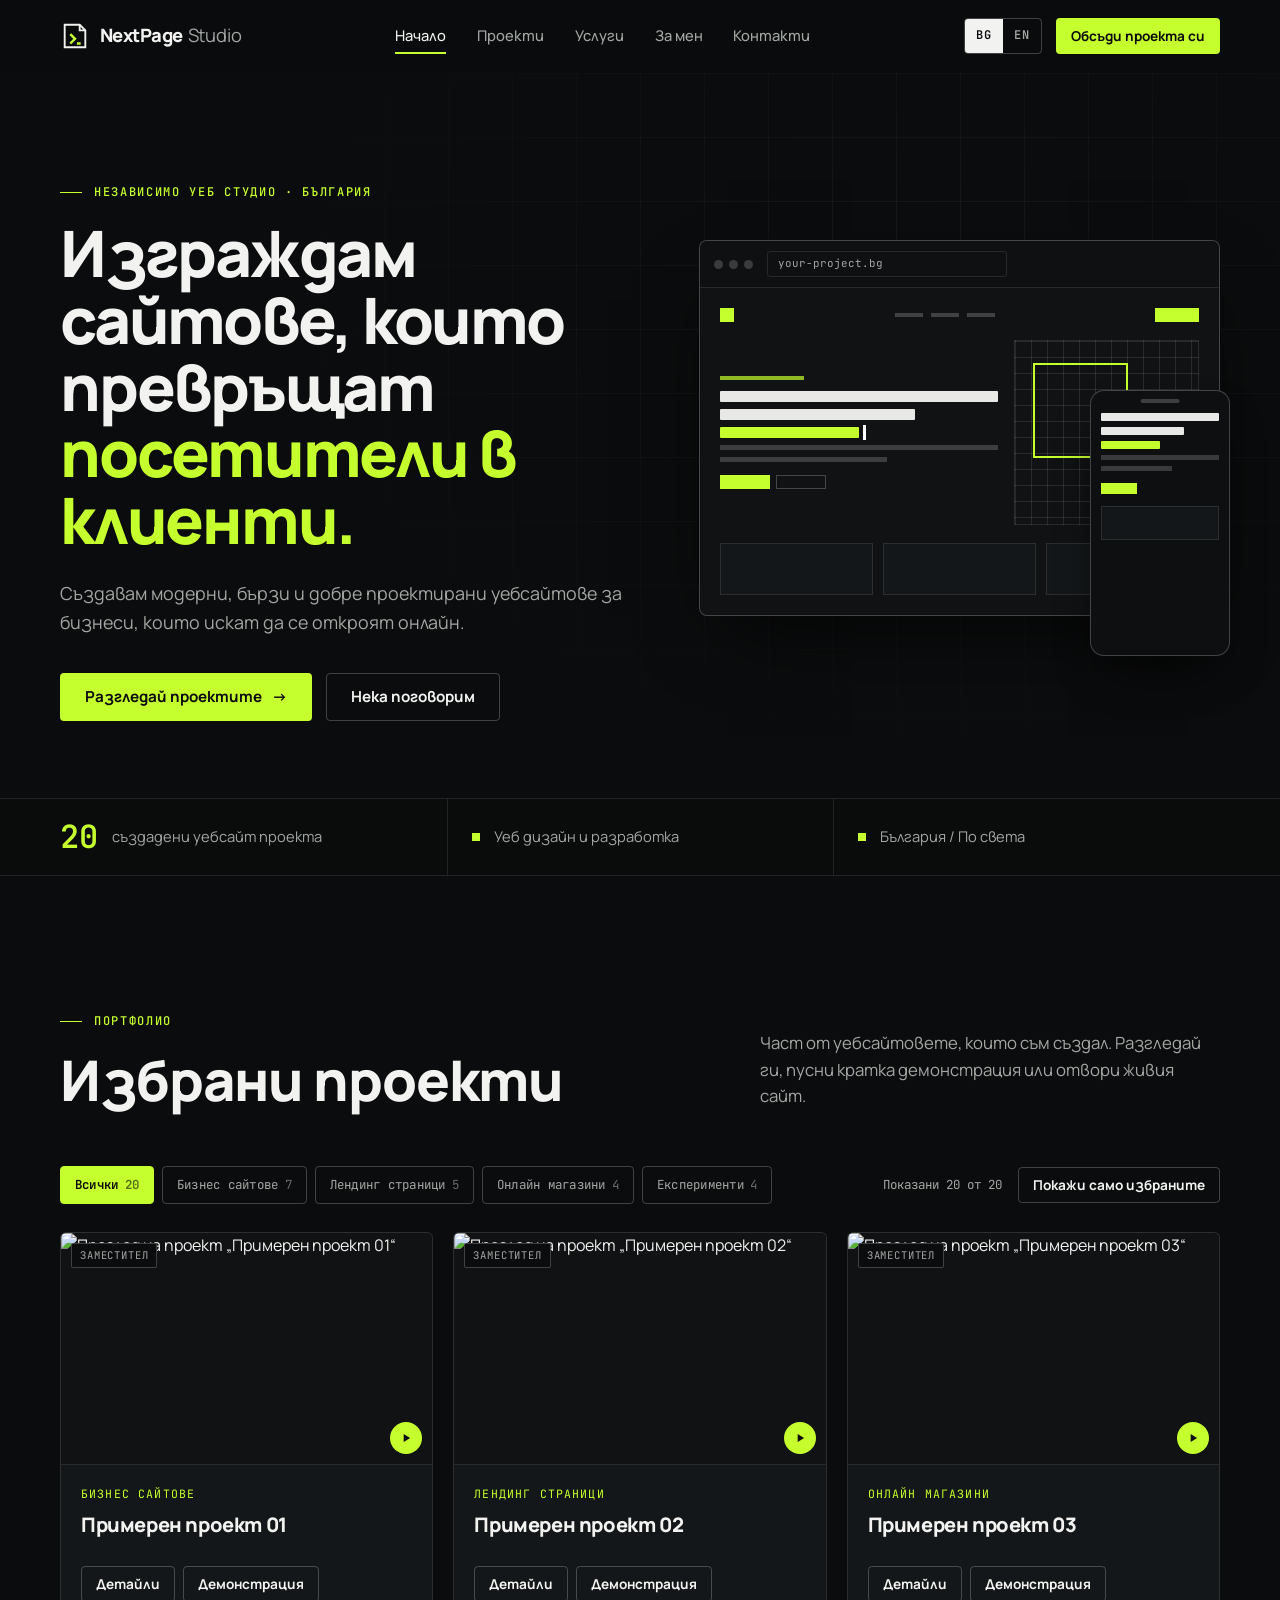
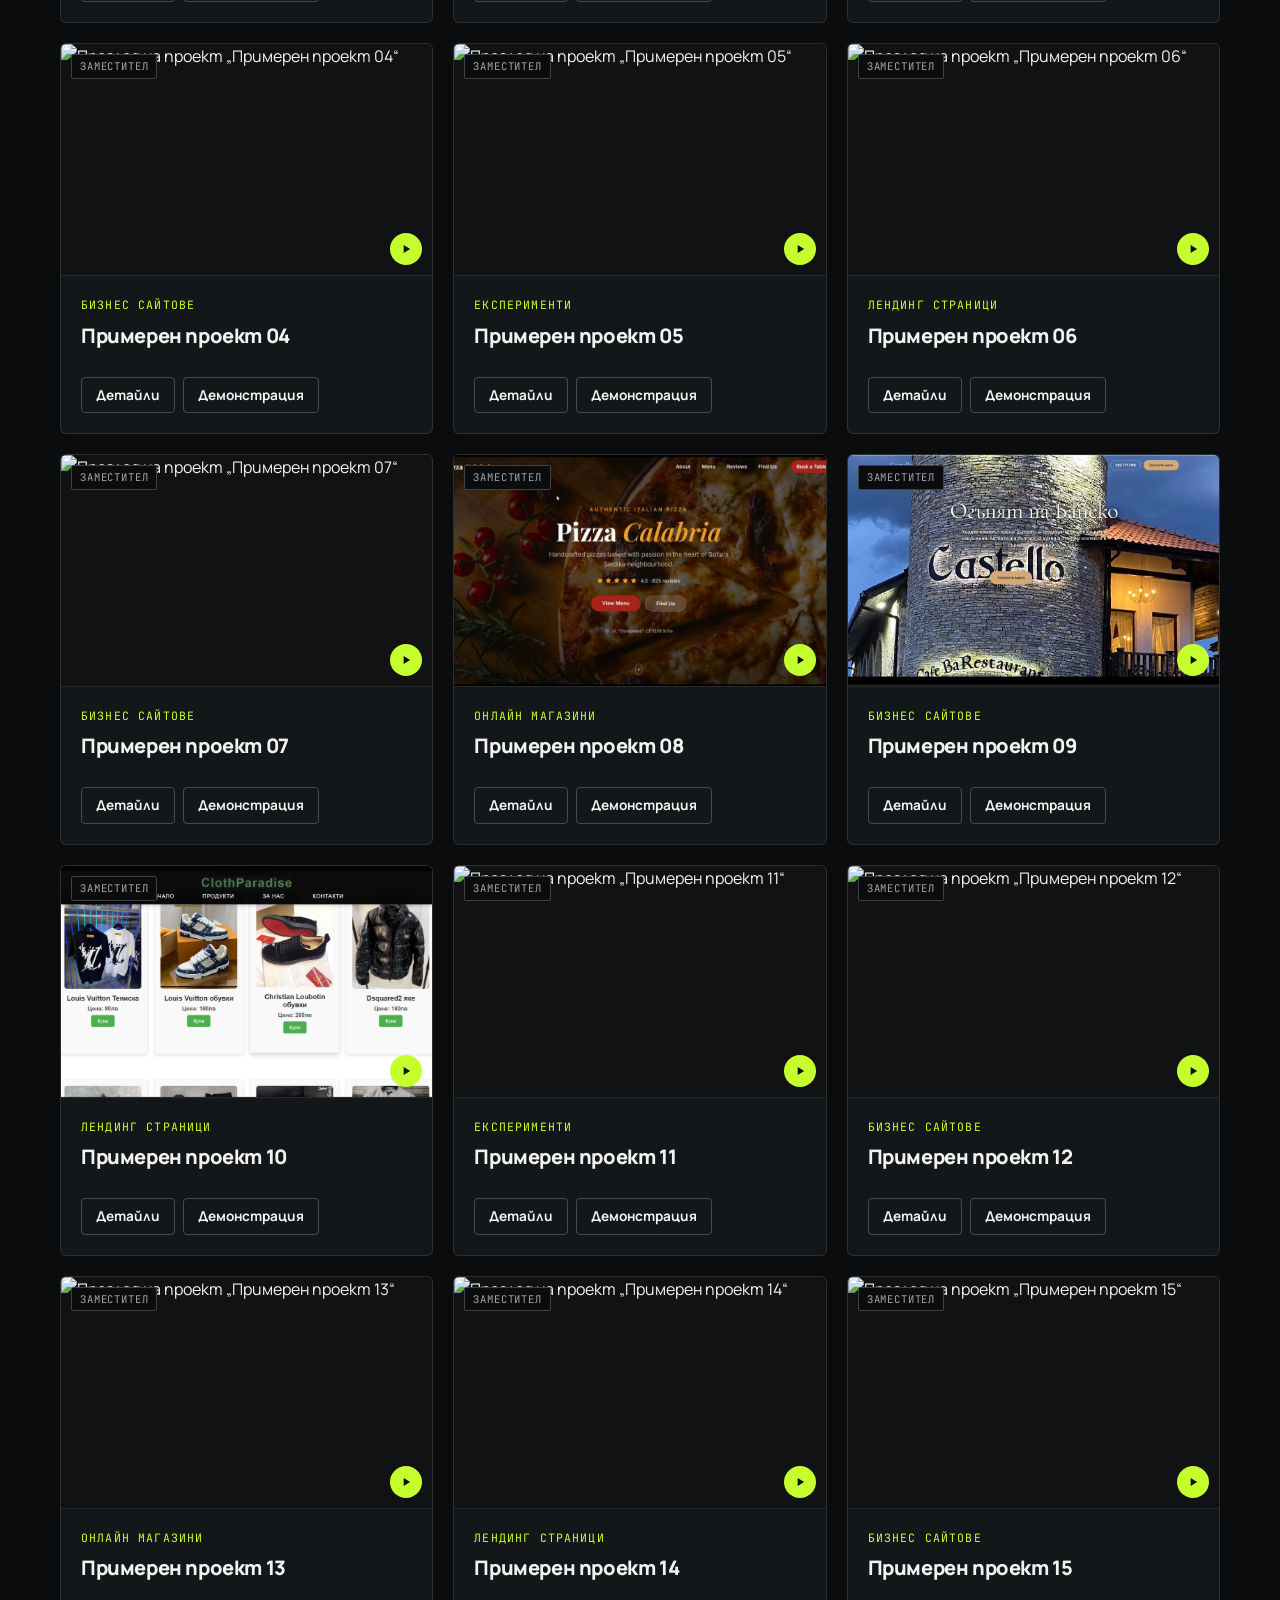
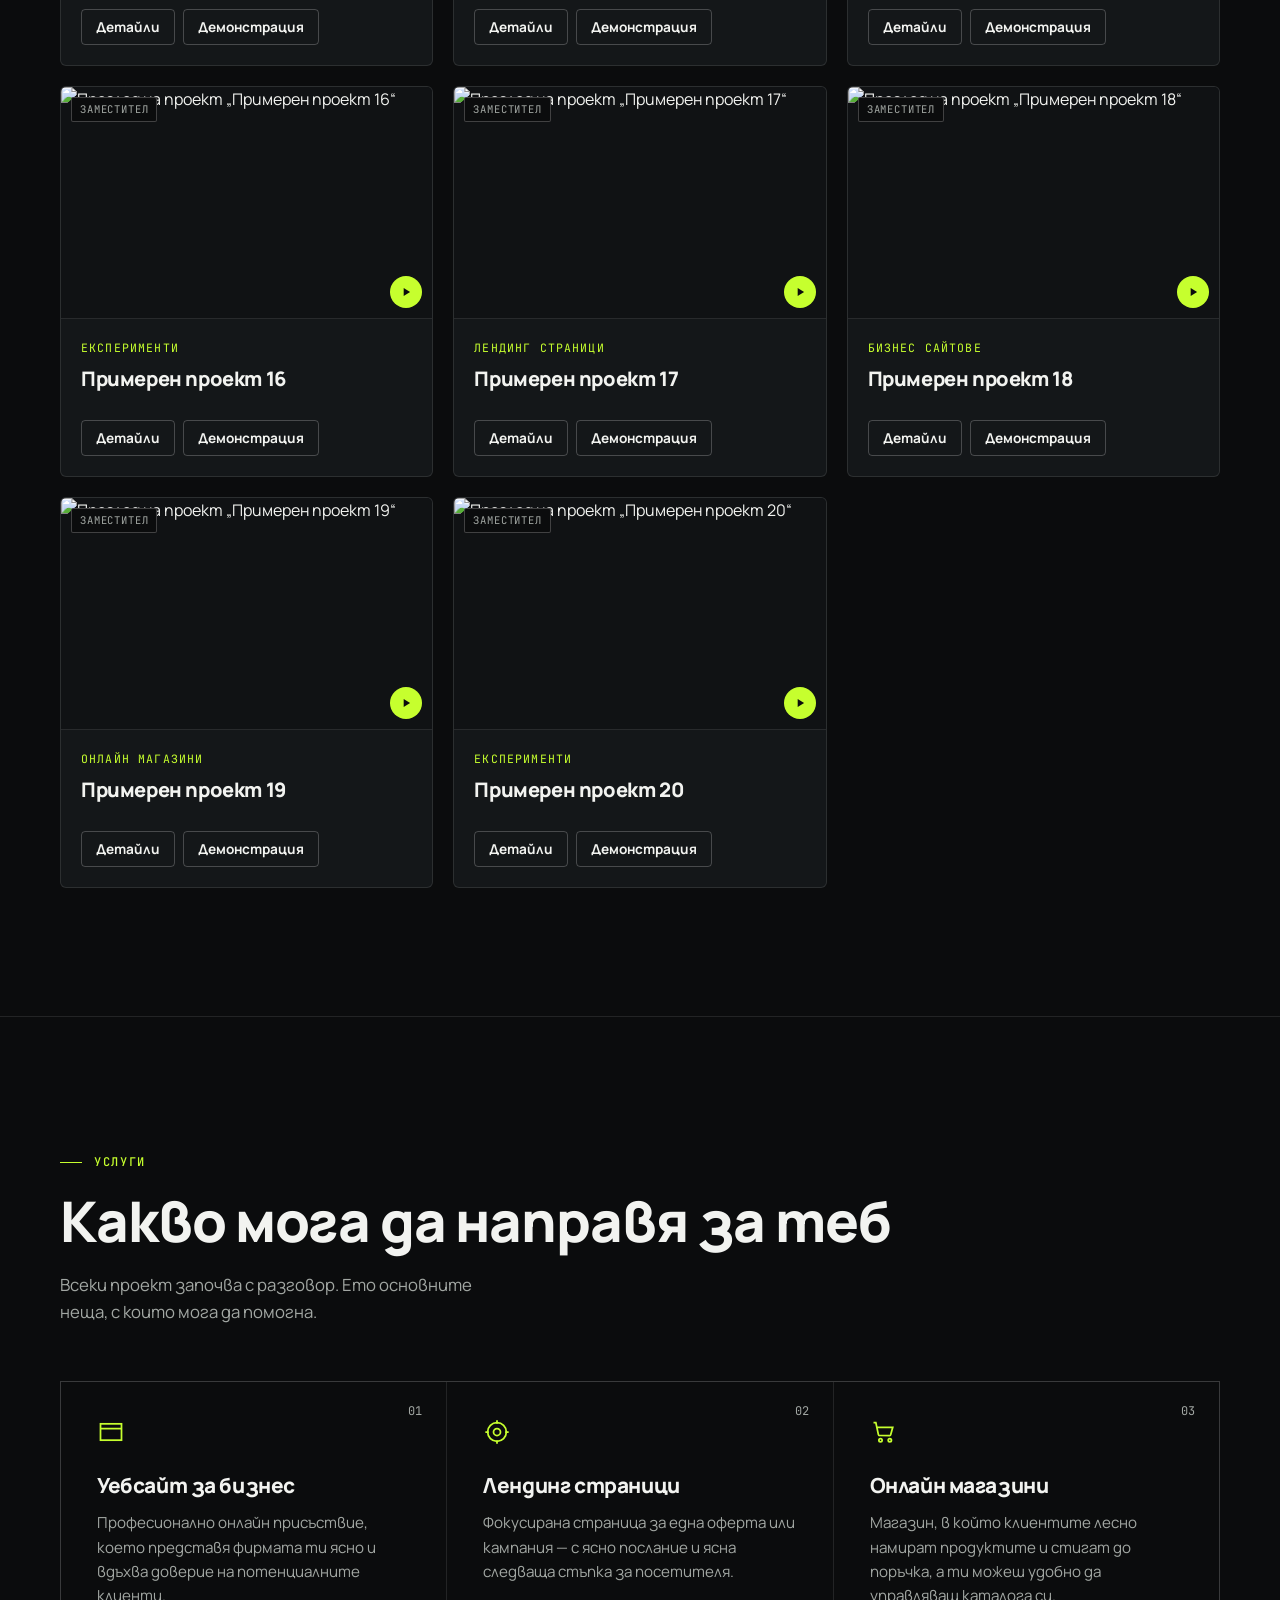
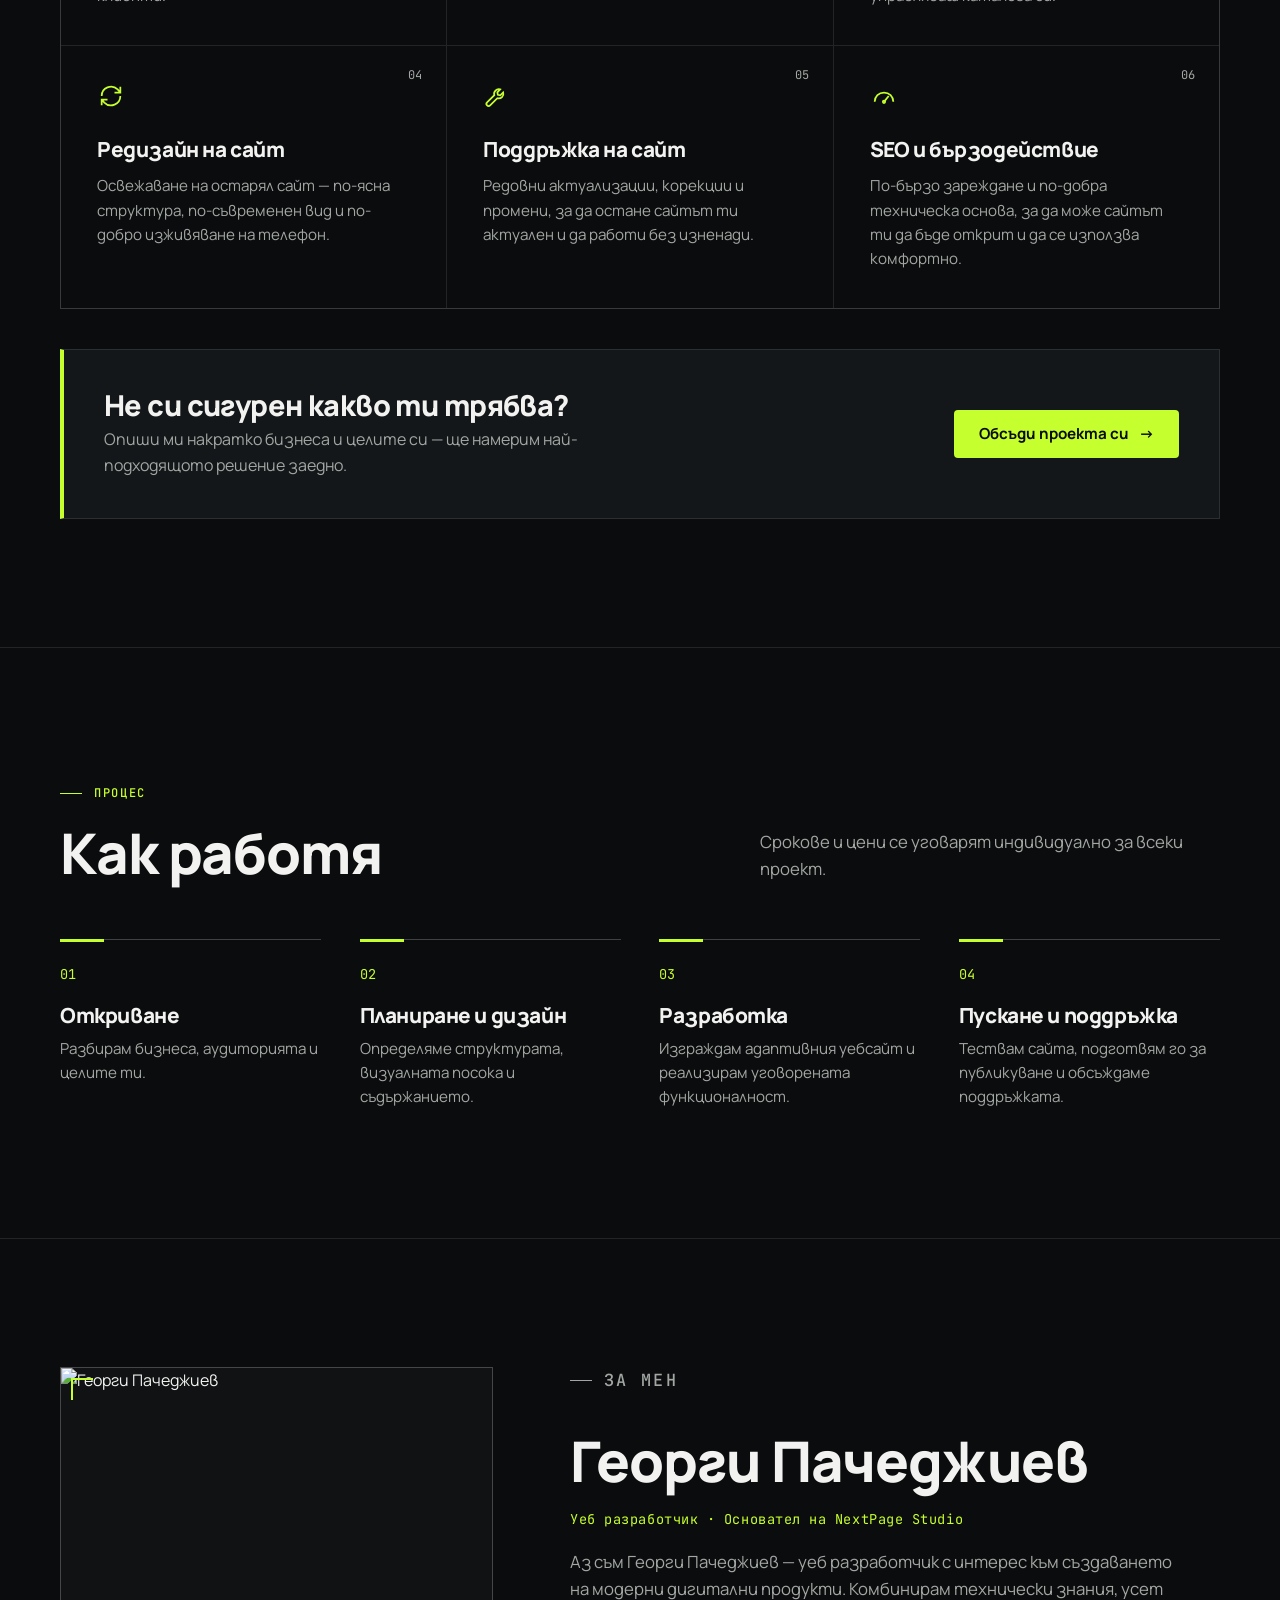
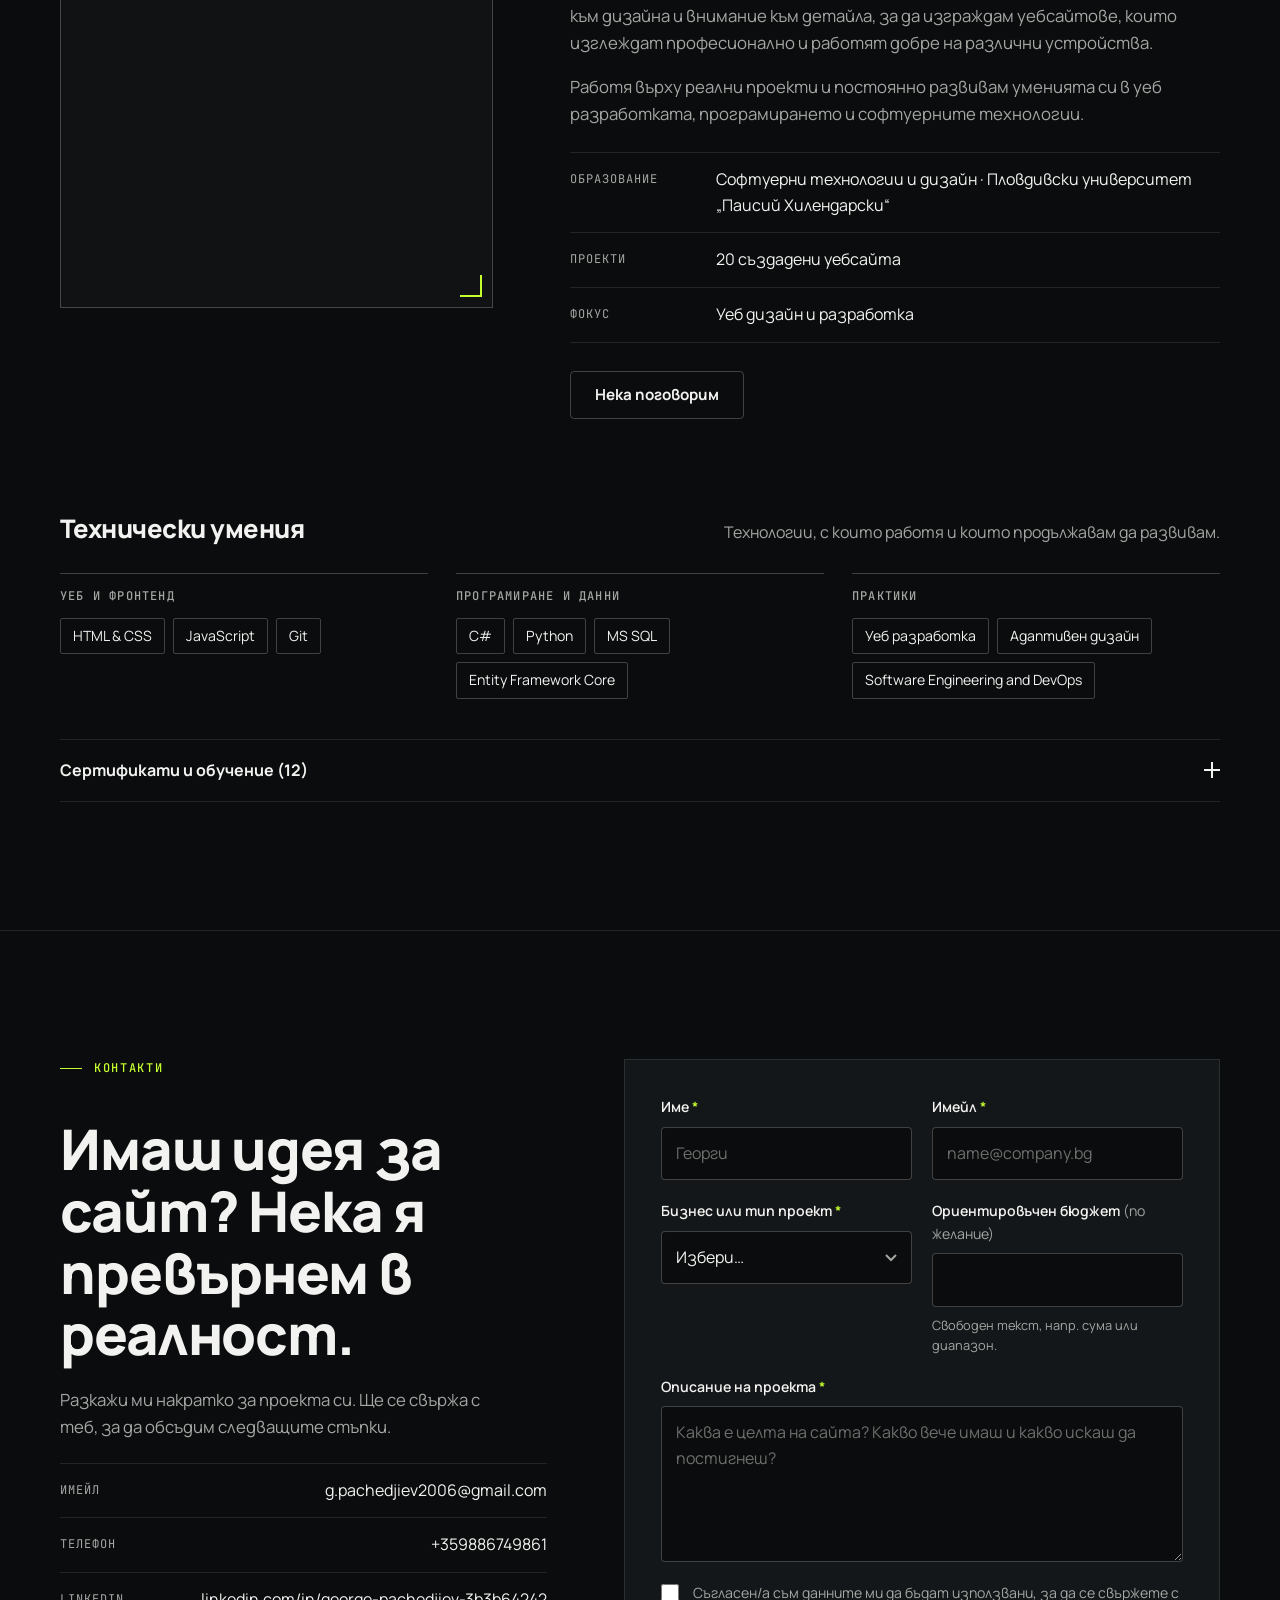
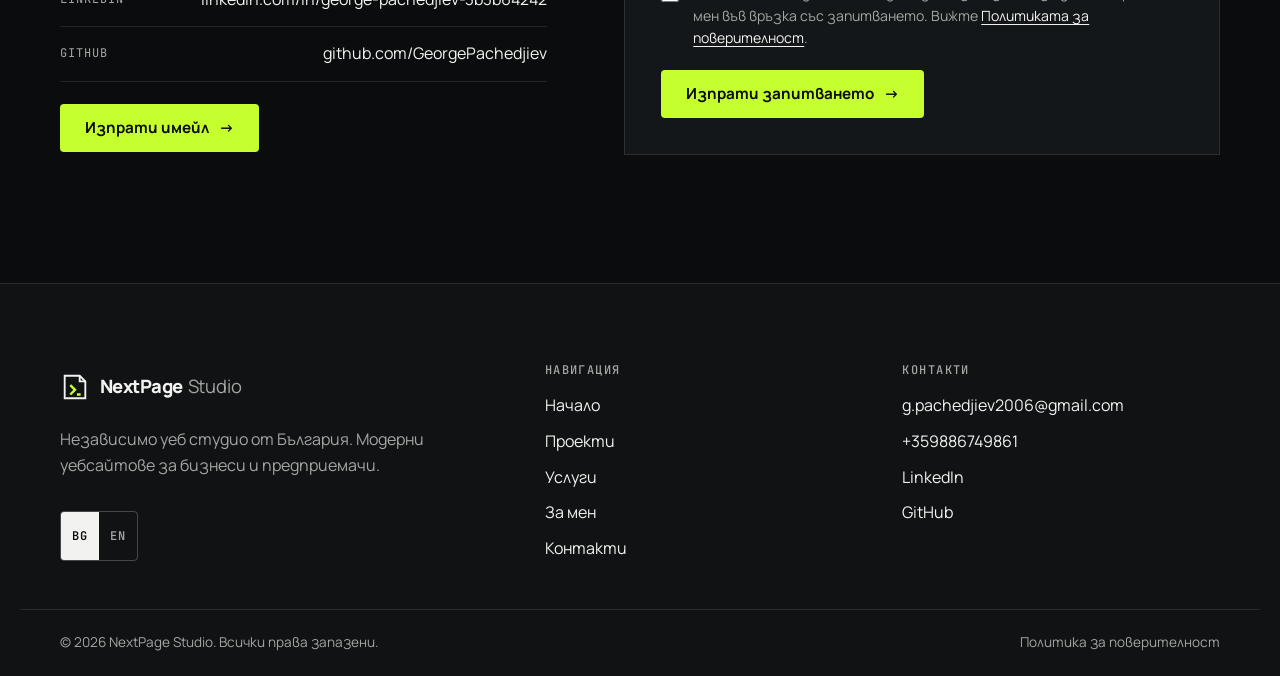
==== index.html @ 84b65b44 "Add files via upload" ====
<!DOCTYPE html>
<html lang="bg">
<head>
  <meta charset="utf-8">
  <meta name="viewport" content="width=device-width, initial-scale=1">
  <script>document.documentElement.classList.add("js");</script>

  <!-- ===== SEO · Bulgarian (default). English metadata is swapped in by script.js (see I18N: meta.*) ===== -->
  <title data-i18n="meta.title">NextPage Studio — Независимо уеб студио | Георги Пачеджиев</title>
  <meta name="description" content="NextPage Studio е независимо уеб студио от България. Модерни, бързи и добре проектирани уебсайтове за бизнеси и предприемачи — от фирмени сайтове и лендинг страници до онлайн магазини." data-i18n-attr="content:meta.description">
  <meta name="theme-color" content="#0b0c0d">

  <!-- TODO: replace with your real domain -->
  <link rel="canonical" href="https://www.example.com/">
  <!-- TODO: if you later publish separate language URLs, add hreflang alternates here:
  <link rel="alternate" hreflang="bg" href="https://www.example.com/">
  <link rel="alternate" hreflang="en" href="https://www.example.com/?lang=en"> -->

  <!-- Open Graph -->
  <meta property="og:type" content="website">
  <meta property="og:site_name" content="NextPage Studio">
  <meta property="og:title" content="NextPage Studio — Независимо уеб студио | Георги Пачеджиев" data-i18n-attr="content:meta.title">
  <meta property="og:description" content="NextPage Studio е независимо уеб студио от България. Модерни, бързи и добре проектирани уебсайтове за бизнеси и предприемачи — от фирмени сайтове и лендинг страници до онлайн магазини." data-i18n-attr="content:meta.description">
  <meta property="og:locale" content="bg_BG" data-i18n-attr="content:meta.ogLocale">
  <meta property="og:url" content="https://www.example.com/">
  <!-- TODO: add a 1200x630 image at assets/og-image.png and set your real domain -->
  <meta property="og:image" content="https://www.example.com/assets/og-image.png">
  <meta name="twitter:card" content="summary_large_image">

  <!-- Favicon placeholder (replace assets/favicon.svg with your own) -->
  <link rel="icon" href="assets/favicon.svg" type="image/svg+xml">

  <!-- Fonts (optional: remove these 3 lines to use only system fonts, or self-host the files) -->
  <link rel="preconnect" href="https://fonts.googleapis.com">
  <link rel="preconnect" href="https://fonts.gstatic.com" crossorigin>
  <link rel="stylesheet" href="https://fonts.googleapis.com/css2?family=JetBrains+Mono:wght@400;500;600&family=Manrope:wght@400;500;600;700;800&display=swap">

  <link rel="stylesheet" href="style.css">
  <script src="script.js" defer></script>
</head>
<body>

  <!-- Logo symbol (reused in header and footer) -->
  <svg width="0" height="0" style="position:absolute" aria-hidden="true" focusable="false">
    <symbol id="logo-mark" viewBox="0 0 32 32">
      <path d="M5 4h16l6 6v18H5z" fill="none" stroke="currentColor" stroke-width="2"/>
      <path d="M21 4v6h6" fill="none" stroke="currentColor" stroke-width="2"/>
      <path d="M11 14l5 5-5 5M18 24h4" fill="none" stroke="#c6ff2e" stroke-width="2.6"/>
    </symbol>
  </svg>

  <a class="skip-link" href="#main" data-i18n="skip">Към съдържанието</a>

  <!-- ===================== HEADER ===================== -->
  <header class="site-header" id="top">
    <div class="container header__bar">
      <a class="logo" href="#home">
        <svg class="logo__mark" width="30" height="30" aria-hidden="true" focusable="false"><use href="#logo-mark"/></svg>
        <span class="logo__text">NextPage<span>Studio</span></span>
      </a>

      <nav class="nav" id="site-nav" aria-label="Основна навигация" data-i18n-attr="aria-label:nav.aria">
        <ul class="nav__list">
          <li><a href="#home" data-nav="home" data-i18n="nav.home">Начало</a></li>
          <li><a href="#work" data-nav="work" data-i18n="nav.work">Проекти</a></li>
          <li><a href="#services" data-nav="services" data-i18n="nav.services">Услуги</a></li>
          <li><a href="#about" data-nav="about" data-i18n="nav.about">За мен</a></li>
          <li><a href="#contact" data-nav="contact" data-i18n="nav.contact">Контакти</a></li>
        </ul>
        <a class="btn btn--primary nav__cta" href="#contact" data-i18n="nav.cta">Обсъди проекта си</a>
      </nav>

      <div class="header__actions">
        <div class="lang-toggle" role="group" aria-label="Език" data-i18n-attr="aria-label:lang.aria">
          <button type="button" data-lang="bg" lang="bg" aria-label="Български" aria-pressed="true">BG</button>
          <button type="button" data-lang="en" lang="en" aria-label="English" aria-pressed="false">EN</button>
        </div>
        <a class="btn btn--primary btn--sm header__cta" href="#contact" data-i18n="nav.cta">Обсъди проекта си</a>
        <button type="button" class="menu-btn" id="menu-btn" aria-expanded="false" aria-controls="site-nav" aria-label="Меню" data-i18n-attr="aria-label:nav.menu">
          <span class="menu-btn__bars" aria-hidden="true"><i></i><i></i><i></i></span>
        </button>
      </div>
    </div>
  </header>

  <main id="main">

    <!-- ===================== HERO ===================== -->
    <section class="hero" id="home" aria-labelledby="hero-title">
      <div class="container hero__grid">
        <div class="hero__copy">
          <p class="eyebrow" data-i18n="hero.eyebrow">НЕЗАВИСИМО УЕБ СТУДИО · БЪЛГАРИЯ</p>
          <h1 class="hero__title" id="hero-title" data-i18n-html="hero.title">Изграждам сайтове, които превръщат <em>посетители в клиенти.</em></h1>
          <p class="hero__text" data-i18n="hero.text">Създавам модерни, бързи и добре проектирани уебсайтове за бизнеси, които искат да се откроят онлайн.</p>
          <div class="hero__cta">
            <a class="btn btn--primary" href="#work"><span data-i18n="hero.cta1">Разгледай проектите</span> <span class="btn__arrow" aria-hidden="true">→</span></a>
            <a class="btn btn--ghost" href="#contact" data-i18n="hero.cta2">Нека поговорим</a>
          </div>
        </div>

        <div class="hero__visual" role="img" aria-label="Илюстрация на уебсайт в прозорец на браузър" data-i18n-attr="aria-label:hero.mockAlt">
          <div class="mock">
            <div class="browser">
              <div class="browser__bar">
                <span class="browser__dots"><i></i><i></i><i></i></span>
                <span class="browser__url">your-project.bg</span>
              </div>
              <div class="browser__body">
                <div class="mk-nav"><b class="mk-logo"></b><span class="mk-links"><i></i><i></i><i></i></span><span class="mk-btn"></span></div>
                <div class="mk-hero">
                  <div class="mk-copy">
                    <span class="mk-eyebrow"></span>
                    <span class="mk-h"></span>
                    <span class="mk-h w70"></span>
                    <span class="mk-h accent w50"><em class="mk-cursor"></em></span>
                    <span class="mk-p"></span>
                    <span class="mk-p w60"></span>
                    <span class="mk-cta"><i></i><i class="ghost"></i></span>
                  </div>
                  <div class="mk-art"><i></i><i></i><i></i></div>
                </div>
                <div class="mk-cards"><i></i><i></i><i></i></div>
              </div>
            </div>
            <div class="phone">
              <span class="phone__notch"></span>
              <span class="mk-h"></span>
              <span class="mk-h w70"></span>
              <span class="mk-h accent w50"></span>
              <span class="mk-p"></span>
              <span class="mk-p w60"></span>
              <span class="mk-cta"><i></i></span>
              <span class="phone__block"></span>
            </div>
          </div>
        </div>
      </div>

      <div class="stats">
        <ul class="container stats__grid">
          <li class="stat"><strong data-project-count>20</strong><span data-i18n="stats.projects">създадени уебсайт проекта</span></li>
          <li class="stat"><span class="stat__mark" aria-hidden="true"></span><span data-i18n="stats.craft">Уеб дизайн и разработка</span></li>
          <li class="stat"><span class="stat__mark" aria-hidden="true"></span><span data-i18n="stats.region">България / По света</span></li>
        </ul>
      </div>
    </section>

    <!-- ===================== PORTFOLIO ===================== -->
    <section class="section" id="work" aria-labelledby="work-title">
      <div class="container">
        <div class="section__head reveal">
          <div>
            <p class="eyebrow" data-i18n="work.eyebrow">Портфолио</p>
            <h2 id="work-title" data-i18n="work.title">Избрани проекти</h2>
          </div>
          <p class="section__lead" data-i18n="work.lead">Част от уебсайтовете, които съм създал. Разгледай ги, пусни кратка демонстрация или отвори живия сайт.</p>
        </div>

        <div class="toolbar reveal">
          <div class="filters" id="filters" role="group" aria-label="Филтри по категория" data-i18n-attr="aria-label:work.filters"></div>
          <div class="toolbar__right">
            <p class="count" id="work-count" role="status" aria-live="polite"></p>
            <button type="button" class="btn btn--ghost btn--sm" id="work-toggle" hidden></button>
          </div>
        </div>

        <ul class="grid" id="project-grid"></ul>
        <p class="empty" id="work-empty" hidden data-i18n="work.empty">Няма проекти в тази категория.</p>
      </div>
    </section>

    <!-- ===================== SERVICES ===================== -->
    <section class="section" id="services" aria-labelledby="services-title">
      <div class="container">
        <div class="section__head reveal">
          <div>
            <p class="eyebrow" data-i18n="services.eyebrow">Услуги</p>
            <h2 id="services-title" data-i18n="services.title">Какво мога да направя за теб</h2>
          </div>
          <p class="section__lead" data-i18n="services.lead">Всеки проект започва с разговор. Ето основните неща, с които мога да помогна.</p>
        </div>

        <ul class="services reveal">
          <li class="service">
            <span class="service__num">01</span>
            <svg class="service__icon" viewBox="0 0 24 24" width="28" height="28" fill="none" stroke="currentColor" stroke-width="1.5" aria-hidden="true"><rect x="3" y="5" width="18" height="14"/><path d="M3 9h18M6.5 7h.01M9 7h.01"/></svg>
            <h3 data-i18n="svc.business.title">Уебсайт за бизнес</h3>
            <p data-i18n="svc.business.text">Професионално онлайн присъствие, което представя фирмата ти ясно и вдъхва доверие на потенциалните клиенти.</p>
            <p class="service__price" data-price-key="business" hidden></p>
          </li>
          <li class="service">
            <span class="service__num">02</span>
            <svg class="service__icon" viewBox="0 0 24 24" width="28" height="28" fill="none" stroke="currentColor" stroke-width="1.5" aria-hidden="true"><circle cx="12" cy="12" r="8"/><circle cx="12" cy="12" r="3"/><path d="M12 2v3M12 19v3M2 12h3M19 12h3"/></svg>
            <h3 data-i18n="svc.landing.title">Лендинг страници</h3>
            <p data-i18n="svc.landing.text">Фокусирана страница за една оферта или кампания — с ясно послание и ясна следваща стъпка за посетителя.</p>
            <p class="service__price" data-price-key="landing" hidden></p>
          </li>
          <li class="service">
            <span class="service__num">03</span>
            <svg class="service__icon" viewBox="0 0 24 24" width="28" height="28" fill="none" stroke="currentColor" stroke-width="1.5" aria-hidden="true"><path d="M3 4h2l2.2 10.2a1 1 0 0 0 1 .8h8.6a1 1 0 0 0 1-.8L19.5 8H6"/><circle cx="9" cy="19" r="1.4"/><circle cx="17" cy="19" r="1.4"/></svg>
            <h3 data-i18n="svc.ecommerce.title">Онлайн магазини</h3>
            <p data-i18n="svc.ecommerce.text">Магазин, в който клиентите лесно намират продуктите и стигат до поръчка, а ти можеш удобно да управляваш каталога си.</p>
            <p class="service__price" data-price-key="ecommerce" hidden></p>
          </li>
          <li class="service">
            <span class="service__num">04</span>
            <svg class="service__icon" viewBox="0 0 24 24" width="28" height="28" fill="none" stroke="currentColor" stroke-width="1.5" aria-hidden="true"><path d="M4 12a8 8 0 0 1 13.7-5.6L20 9M20 4v5h-5M20 12a8 8 0 0 1-13.7 5.6L4 15M4 20v-5h5"/></svg>
            <h3 data-i18n="svc.redesign.title">Редизайн на сайт</h3>
            <p data-i18n="svc.redesign.text">Освежаване на остарял сайт — по-ясна структура, по-съвременен вид и по-добро изживяване на телефон.</p>
            <p class="service__price" data-price-key="redesign" hidden></p>
          </li>
          <li class="service">
            <span class="service__num">05</span>
            <svg class="service__icon" viewBox="0 0 24 24" width="28" height="28" fill="none" stroke="currentColor" stroke-width="1.5" aria-hidden="true"><path d="M14.7 6.3a4 4 0 0 0-5 5L3.5 17.5a1.8 1.8 0 0 0 2.6 2.6l6.2-6.2a4 4 0 0 0 5-5l-2.5 2.5-2.1-.4-.4-2.1z"/></svg>
            <h3 data-i18n="svc.maintenance.title">Поддръжка на сайт</h3>
            <p data-i18n="svc.maintenance.text">Редовни актуализации, корекции и промени, за да остане сайтът ти актуален и да работи без изненади.</p>
            <p class="service__price" data-price-key="maintenance" hidden></p>
          </li>
          <li class="service">
            <span class="service__num">06</span>
            <svg class="service__icon" viewBox="0 0 24 24" width="28" height="28" fill="none" stroke="currentColor" stroke-width="1.5" aria-hidden="true"><path d="M4 17a8 8 0 1 1 16 0"/><path d="M12 17l4-5"/><circle cx="12" cy="17" r="1"/></svg>
            <h3 data-i18n="svc.seo.title">SEO и бързодействие</h3>
            <p data-i18n="svc.seo.text">По-бързо зареждане и по-добра техническа основа, за да може сайтът ти да бъде открит и да се използва комфортно.</p>
            <p class="service__price" data-price-key="seo" hidden></p>
          </li>
        </ul>

        <div class="cta-band reveal">
          <div>
            <h3 data-i18n="services.cta.title">Не си сигурен какво ти трябва?</h3>
            <p data-i18n="services.cta.text">Опиши ми накратко бизнеса и целите си — ще намерим най-подходящото решение заедно.</p>
          </div>
          <a class="btn btn--primary" href="#contact"><span data-i18n="nav.cta">Обсъди проекта си</span> <span class="btn__arrow" aria-hidden="true">→</span></a>
        </div>
      </div>
    </section>

    <!-- ===================== PROCESS ===================== -->
    <section class="section" id="process" data-spy="services" aria-labelledby="process-title">
      <div class="container">
        <div class="section__head reveal">
          <div>
            <p class="eyebrow" data-i18n="process.eyebrow">Процес</p>
            <h2 id="process-title" data-i18n="process.title">Как работя</h2>
          </div>
          <p class="section__lead" data-i18n="process.note">Срокове и цени се уговарят индивидуално за всеки проект.</p>
        </div>
        <ol class="steps">
          <li class="step reveal"><span class="step__num">01</span><h3 data-i18n="process.1.title">Откриване</h3><p data-i18n="process.1.text">Разбирам бизнеса, аудиторията и целите ти.</p></li>
          <li class="step reveal"><span class="step__num">02</span><h3 data-i18n="process.2.title">Планиране и дизайн</h3><p data-i18n="process.2.text">Определяме структурата, визуалната посока и съдържанието.</p></li>
          <li class="step reveal"><span class="step__num">03</span><h3 data-i18n="process.3.title">Разработка</h3><p data-i18n="process.3.text">Изграждам адаптивния уебсайт и реализирам уговорената функционалност.</p></li>
          <li class="step reveal"><span class="step__num">04</span><h3 data-i18n="process.4.title">Пускане и поддръжка</h3><p data-i18n="process.4.text">Тествам сайта, подготвям го за публикуване и обсъждаме поддръжката.</p></li>
        </ol>
      </div>
    </section>

    <!-- ===================== ABOUT ===================== -->
    <section class="section" id="about" aria-labelledby="about-title">
      <div class="container about">
        <figure class="portrait reveal" id="portrait">
          <!-- Replaced automatically by an <img> when SITE_CONFIG.portrait.src is set in script.js -->
          <div class="portrait__placeholder" role="img" aria-label="Място за портретна снимка" data-i18n-attr="aria-label:about.portrait">
            <svg viewBox="0 0 48 48" width="56" height="56" fill="none" stroke="currentColor" stroke-width="1.5" aria-hidden="true"><circle cx="24" cy="18" r="8"/><path d="M8 42c1.5-9 8-13 16-13s14.5 4 16 13"/></svg>
            <span data-i18n="about.portraitHint">Тук ще бъде твоята снимка</span>
          </div>
        </figure>

        <div class="about__copy reveal">
          <p class="eyebrow" data-i18n="about.eyebrow">За мен</p>
          <h2 id="about-title">Георги Пачеджиев</h2>
          <p class="about__role" data-i18n="about.role">Уеб разработчик · Основател на NextPage Studio</p>
          <p data-i18n="about.p1">Аз съм Георги Пачеджиев — уеб разработчик с интерес към създаването на модерни дигитални продукти. Комбинирам технически знания, усет към дизайна и внимание към детайла, за да изграждам уебсайтове, които изглеждат професионално и работят добре на различни устройства.</p>
          <p data-i18n="about.p2">Работя върху реални проекти и постоянно развивам уменията си в уеб разработката, програмирането и софтуерните технологии.</p>
          <dl class="facts">
            <div><dt data-i18n="about.fact.edu.label">Образование</dt><dd data-i18n="about.fact.edu.value">Софтуерни технологии и дизайн · Пловдивски университет „Паисий Хилендарски“</dd></div>
            <div><dt data-i18n="about.fact.projects.label">Проекти</dt><dd data-i18n="about.fact.projects.value">20 създадени уебсайта</dd></div>
            <div><dt data-i18n="about.fact.focus.label">Фокус</dt><dd data-i18n="about.fact.focus.value">Уеб дизайн и разработка</dd></div>
          </dl>
          <a class="btn btn--ghost" href="#contact" data-i18n="hero.cta2">Нека поговорим</a>
        </div>
      </div>

      <div class="container skills reveal" aria-labelledby="skills-title">
        <div class="skills__head">
          <h3 id="skills-title" data-i18n="skills.title">Технически умения</h3>
          <p data-i18n="skills.lead">Технологии, с които работя и които продължавам да развивам.</p>
        </div>
        <div class="skills__groups">
          <div class="skill-group">
            <h4 data-i18n="skills.g1">Уеб и фронтенд</h4>
            <ul class="chips"><li>HTML &amp; CSS</li><li>JavaScript</li><li>Git</li></ul>
          </div>
          <div class="skill-group">
            <h4 data-i18n="skills.g2">Програмиране и данни</h4>
            <ul class="chips"><li>C#</li><li>Python</li><li>MS SQL</li><li>Entity Framework Core</li></ul>
          </div>
          <div class="skill-group">
            <h4 data-i18n="skills.g3">Практики</h4>
            <ul class="chips"><li data-i18n="skills.web">Уеб разработка</li><li data-i18n="skills.responsive">Адаптивен дизайн</li><li>Software Engineering and DevOps</li></ul>
          </div>
        </div>

        <details class="certs" id="certs">
          <summary>
            <span data-i18n="certs.summary">Сертификати и обучение ({certs})</span>
            <span class="certs__icon" aria-hidden="true"></span>
          </summary>
          <ul class="certs__list" id="certs-list"></ul>
        </details>
      </div>
    </section>

    <!-- ===================== CONTACT ===================== -->
    <section class="section section--contact" id="contact" aria-labelledby="contact-title">
      <div class="container contact">
        <div class="contact__intro reveal">
          <p class="eyebrow" data-i18n="contact.eyebrow">Контакти</p>
          <h2 id="contact-title" data-i18n="contact.title">Имаш идея за сайт? Нека я превърнем в реалност.</h2>
          <p class="section__lead" data-i18n="contact.lead">Разкажи ми накратко за проекта си. Ще се свържа с теб, за да обсъдим следващите стъпки.</p>
          <ul class="contact-links" id="contact-links"></ul>
          <a class="btn btn--primary" id="email-fallback" href="mailto:hello@your-domain.com"><span data-i18n="contact.emailBtn">Изпрати имейл</span> <span class="btn__arrow" aria-hidden="true">→</span></a>
        </div>

        <form class="form reveal" id="contact-form" novalidate>
          <div class="form__row">
            <div class="field">
              <label for="f-name"><span data-i18n="form.name">Име</span> <span class="req" aria-hidden="true">*</span></label>
              <input id="f-name" name="name" type="text" autocomplete="name" required aria-describedby="f-name-error" placeholder="Георги" data-i18n-attr="placeholder:form.name.ph">
              <p class="field__error" id="f-name-error" hidden></p>
            </div>
            <div class="field">
              <label for="f-email"><span data-i18n="form.email">Имейл</span> <span class="req" aria-hidden="true">*</span></label>
              <input id="f-email" name="email" type="email" autocomplete="email" inputmode="email" required aria-describedby="f-email-error" placeholder="name@company.bg">
              <p class="field__error" id="f-email-error" hidden></p>
            </div>
          </div>

          <div class="form__row">
            <div class="field">
              <label for="f-type"><span data-i18n="form.type">Бизнес или тип проект</span> <span class="req" aria-hidden="true">*</span></label>
              <select id="f-type" name="type" required aria-describedby="f-type-error">
                <option value="" data-i18n="form.type.default">Избери…</option>
                <option value="business" data-i18n="form.type.business">Уебсайт за бизнес</option>
                <option value="landing" data-i18n="form.type.landing">Лендинг страница</option>
                <option value="shop" data-i18n="form.type.shop">Онлайн магазин</option>
                <option value="redesign" data-i18n="form.type.redesign">Редизайн на сайт</option>
                <option value="maintenance" data-i18n="form.type.maintenance">Поддръжка</option>
                <option value="seo" data-i18n="form.type.seo">SEO и бързодействие</option>
                <option value="other" data-i18n="form.type.other">Друго</option>
              </select>
              <p class="field__error" id="f-type-error" hidden></p>
            </div>
            <div class="field">
              <label for="f-budget"><span data-i18n="form.budget">Ориентировъчен бюджет</span> <span class="opt" data-i18n="form.optional">(по желание)</span></label>
              <input id="f-budget" name="budget" type="text" aria-describedby="f-budget-hint">
              <p class="field__hint" id="f-budget-hint" data-i18n="form.budget.hint">Свободен текст, напр. сума или диапазон.</p>
            </div>
          </div>

          <div class="field">
            <label for="f-message"><span data-i18n="form.message">Описание на проекта</span> <span class="req" aria-hidden="true">*</span></label>
            <textarea id="f-message" name="message" rows="5" required aria-describedby="f-message-error" placeholder="Каква е целта на сайта? Какво вече имаш и какво искаш да постигнеш?" data-i18n-attr="placeholder:form.message.ph"></textarea>
            <p class="field__error" id="f-message-error" hidden></p>
          </div>

          <div class="field field--check">
            <label class="check">
              <input type="checkbox" id="f-consent" name="consent" required aria-describedby="f-consent-error">
              <span data-i18n-html="form.consent">Съгласен/а съм данните ми да бъдат използвани, за да се свържете с мен във връзка със запитването. Вижте <a href="privacy.html">Политиката за поверителност</a>.</span>
            </label>
            <p class="field__error" id="f-consent-error" hidden></p>
          </div>

          <!-- Honeypot field against simple spam bots; real people never see or fill it -->
          <div class="hp" aria-hidden="true"><label>Website <input type="text" name="_gotcha" tabindex="-1" autocomplete="off"></label></div>

          <button type="submit" class="btn btn--primary form__submit" id="form-submit"><span data-i18n="form.submit">Изпрати запитването</span> <span class="btn__arrow" aria-hidden="true">→</span></button>
          <div class="form__status" id="form-status" role="status" aria-live="polite" tabindex="-1" hidden></div>
        </form>
      </div>
    </section>
  </main>

  <!-- ===================== FOOTER ===================== -->
  <footer class="site-footer">
    <div class="container footer__grid">
      <div class="footer__brand">
        <a class="logo" href="#home">
          <svg class="logo__mark" width="30" height="30" aria-hidden="true" focusable="false"><use href="#logo-mark"/></svg>
          <span class="logo__text">NextPage<span>Studio</span></span>
        </a>
        <p data-i18n="footer.desc">Независимо уеб студио от България. Модерни уебсайтове за бизнеси и предприемачи.</p>
        <div class="lang-toggle" role="group" aria-label="Език" data-i18n-attr="aria-label:lang.aria">
          <button type="button" data-lang="bg" lang="bg" aria-label="Български" aria-pressed="true">BG</button>
          <button type="button" data-lang="en" lang="en" aria-label="English" aria-pressed="false">EN</button>
        </div>
      </div>

      <nav aria-label="Навигация" data-i18n-attr="aria-label:footer.nav">
        <h2 class="footer__title" data-i18n="footer.nav">Навигация</h2>
        <ul class="footer__list">
          <li><a href="#home" data-i18n="nav.home">Начало</a></li>
          <li><a href="#work" data-i18n="nav.work">Проекти</a></li>
          <li><a href="#services" data-i18n="nav.services">Услуги</a></li>
          <li><a href="#about" data-i18n="nav.about">За мен</a></li>
          <li><a href="#contact" data-i18n="nav.contact">Контакти</a></li>
        </ul>
      </nav>

      <div>
        <h2 class="footer__title" data-i18n="footer.contact">Контакти</h2>
        <ul class="footer__list" id="footer-contact-links"></ul>
      </div>
    </div>
    <div class="container footer__bar">
      <p data-i18n="footer.rights">© {year} NextPage Studio. Всички права запазени.</p>
      <a href="privacy.html" data-i18n="footer.privacy">Политика за поверителност</a>
    </div>
  </footer>

  <a class="to-top" id="to-top" href="#home" aria-label="Към началото" data-i18n-attr="aria-label:footer.top">
    <svg viewBox="0 0 24 24" width="20" height="20" fill="none" stroke="currentColor" stroke-width="2" aria-hidden="true"><path d="M12 19V5M5 12l7-7 7 7"/></svg>
  </a>

  <!-- ===================== PROJECT MODAL ===================== -->
  <dialog class="modal" id="project-modal" aria-labelledby="modal-title" aria-describedby="modal-desc">
    <div class="modal__inner">
      <button type="button" class="modal__close" id="modal-close" aria-label="Затвори" data-i18n-attr="aria-label:work.close">
        <svg viewBox="0 0 24 24" width="20" height="20" fill="none" stroke="currentColor" stroke-width="2" aria-hidden="true"><path d="M5 5l14 14M19 5L5 19"/></svg>
      </button>
      <div class="modal__media" id="modal-media"></div>
      <div class="modal__body">
        <p class="modal__meta" id="modal-meta"></p>
        <h3 id="modal-title"></h3>
        <p id="modal-desc"></p>
        <ul class="tags" id="modal-tech"></ul>
        <div class="modal__actions" id="modal-actions"></div>
      </div>
    </div>
  </dialog>

</body>
</html>
---- style.css ----
/* ==========================================================================
   NextPage Studio — style.css
   1. Tokens   2. Base   3. Layout   4. Buttons   5. Header   6. Hero
   7. Portfolio   8. Modal   9. Services   10. Process   11. About
   12. Contact   13. Footer   14. Utilities   15. Responsive   16. Reduced motion
   ========================================================================== */

/* ---------- 1. TOKENS ---------- */
:root {
  --bg: #0b0c0d;
  --bg-2: #101214;
  --surface: #141719;
  --line: rgba(255, 255, 255, 0.1);
  --line-strong: rgba(255, 255, 255, 0.22);
  --text: #f2f3f0;
  --muted: #a2a7a3;
  --accent: #c6ff2e;
  --accent-2: #dcff75;
  --ink: #0b0c0d;
  --danger: #ff8a8a;

  --font: "Manrope", system-ui, -apple-system, "Segoe UI", Roboto, Arial, sans-serif;
  --mono: "JetBrains Mono", ui-monospace, SFMono-Regular, Menlo, Consolas, monospace;

  --radius: 4px;
  --gutter: clamp(20px, 4vw, 40px);
  --max: 1240px;
  --header-h: 72px;
  --ease: cubic-bezier(0.2, 0.7, 0.2, 1);
}

/* ---------- 2. BASE ---------- */
*, *::before, *::after { box-sizing: border-box; }

html {
  -webkit-text-size-adjust: 100%;
  scroll-padding-top: calc(var(--header-h) + 8px);
}
@media (prefers-reduced-motion: no-preference) {
  html { scroll-behavior: smooth; }
}
html.modal-open { overflow: hidden; }

body {
  margin: 0;
  background: var(--bg);
  color: var(--text);
  font-family: var(--font);
  font-size: 1rem;
  line-height: 1.6;
  overflow-x: clip;
  -webkit-font-smoothing: antialiased;
}

img, svg, video { max-width: 100%; display: block; }
h1, h2, h3, h4, p, ul, ol, dl, dd, figure { margin: 0; }
ul, ol { padding: 0; list-style: none; }
a { color: inherit; text-decoration: none; }
button, input, select, textarea { font: inherit; color: inherit; }
button { cursor: pointer; }
h1, h2, h3, h4 { line-height: 1.1; letter-spacing: -0.02em; font-weight: 800; overflow-wrap: break-word; }

:focus-visible { outline: 2px solid var(--accent); outline-offset: 3px; }
::selection { background: var(--accent); color: var(--ink); }

.skip-link {
  position: fixed; top: -100px; left: 12px; z-index: 200;
  background: var(--accent); color: var(--ink);
  padding: 10px 16px; font-weight: 700; border-radius: var(--radius);
}
.skip-link:focus { top: 12px; }

/* ---------- 3. LAYOUT ---------- */
.container { width: 100%; max-width: var(--max); margin-inline: auto; padding-inline: var(--gutter); }

.section { padding-block: clamp(72px, 10vw, 128px); position: relative; }
.section + .section { border-top: 1px solid var(--line); }

.section__head {
  display: flex; flex-wrap: wrap; justify-content: space-between; align-items: flex-end;
  gap: 20px 48px; margin-bottom: clamp(32px, 5vw, 56px);
}
.section__head h2, .contact h2, .about h2 { font-size: clamp(2rem, 4.6vw, 3.5rem); }
.section__lead { color: var(--muted); max-width: 46ch; font-size: 1.05rem; }

.eyebrow {
  display: inline-flex; align-items: center; gap: 12px;
  font-family: var(--mono); font-size: 0.75rem; font-weight: 500;
  letter-spacing: 0.14em; text-transform: uppercase; color: var(--accent);
  margin-bottom: 18px;
}
.eyebrow::before { content: ""; width: 22px; height: 1px; background: currentColor; flex: none; }

/* ---------- 4. BUTTONS ---------- */
.btn {
  display: inline-flex; align-items: center; justify-content: center; gap: 10px;
  padding: 14px 24px; border: 1px solid transparent; border-radius: var(--radius);
  font-weight: 700; font-size: 0.95rem; line-height: 1.2; text-align: center;
  transition: background-color 0.2s, border-color 0.2s, color 0.2s, transform 0.2s var(--ease);
}
.btn--primary { background: var(--accent); color: var(--ink); }
.btn--primary:hover { background: var(--accent-2); transform: translateY(-1px); }
.btn--ghost { border-color: var(--line-strong); color: var(--text); background: transparent; }
.btn--ghost:hover { border-color: var(--accent); color: var(--accent); }
.btn--sm { padding: 9px 14px; font-size: 0.85rem; }
.btn__arrow { transition: transform 0.2s var(--ease); }
.btn:hover .btn__arrow { transform: translateX(3px); }
.btn[disabled] { opacity: 0.6; cursor: progress; transform: none; }

/* ---------- 5. HEADER ---------- */
.site-header {
  position: sticky; top: 0; z-index: 100;
  background: rgba(11, 12, 13, 0.86);
  -webkit-backdrop-filter: blur(10px); backdrop-filter: blur(10px);
  border-bottom: 1px solid transparent;
  transition: border-color 0.3s;
}
.site-header.is-scrolled { border-bottom-color: var(--line); }
.header__bar { display: flex; align-items: center; gap: 24px; height: var(--header-h); }

.logo { display: inline-flex; align-items: center; gap: 10px; flex: none; }
.logo__mark { color: var(--text); width: 30px; height: 30px; }
.logo__text { font-weight: 800; font-size: 1.15rem; letter-spacing: -0.03em; }
.logo__text span { font-weight: 400; color: var(--muted); margin-left: 5px; letter-spacing: -0.01em; }

.nav { display: flex; align-items: center; margin-inline: auto; }
.nav__list { display: flex; gap: clamp(18px, 2.4vw, 34px); }
.nav__list a {
  position: relative; display: block; padding: 6px 0;
  font-size: 0.92rem; font-weight: 500; color: var(--muted);
  transition: color 0.2s;
}
.nav__list a::after {
  content: ""; position: absolute; left: 0; right: 0; bottom: 0; height: 2px;
  background: var(--accent); transform: scaleX(0); transform-origin: left;
  transition: transform 0.3s var(--ease);
}
.nav__list a:hover, .nav__list a[aria-current="true"] { color: var(--text); }
.nav__list a:hover::after, .nav__list a[aria-current="true"]::after { transform: scaleX(1); }
.nav__cta { display: none; }

.header__actions { display: flex; align-items: center; gap: 14px; }

.lang-toggle { display: inline-flex; border: 1px solid var(--line-strong); border-radius: var(--radius); overflow: hidden; }
.lang-toggle button {
  background: transparent; border: 0; padding: 7px 11px;
  font-family: var(--mono); font-size: 0.75rem; font-weight: 600; letter-spacing: 0.08em;
  color: var(--muted); transition: background-color 0.2s, color 0.2s;
}
.lang-toggle button:hover { color: var(--text); }
.lang-toggle button[aria-pressed="true"] { background: var(--text); color: var(--ink); }
.lang-toggle button:focus-visible { outline-offset: -3px; }

.menu-btn {
  display: none; width: 44px; height: 44px; padding: 0;
  background: transparent; border: 1px solid var(--line-strong); border-radius: var(--radius);
  align-items: center; justify-content: center;
}
.menu-btn__bars { position: relative; width: 20px; height: 14px; }
.menu-btn__bars i {
  position: absolute; left: 0; width: 100%; height: 2px; background: var(--text);
  transition: transform 0.25s var(--ease), opacity 0.2s, top 0.25s var(--ease);
}
.menu-btn__bars i:nth-child(1) { top: 0; }
.menu-btn__bars i:nth-child(2) { top: 6px; }
.menu-btn__bars i:nth-child(3) { top: 12px; }
.menu-btn[aria-expanded="true"] i:nth-child(1) { top: 6px; transform: rotate(45deg); }
.menu-btn[aria-expanded="true"] i:nth-child(2) { opacity: 0; }
.menu-btn[aria-expanded="true"] i:nth-child(3) { top: 6px; transform: rotate(-45deg); }

/* ---------- 6. HERO ---------- */
.hero { position: relative; overflow: clip; }
.hero::before {
  content: ""; position: absolute; inset: 0; pointer-events: none; opacity: 0.55;
  background-image:
    linear-gradient(var(--line) 1px, transparent 1px),
    linear-gradient(90deg, var(--line) 1px, transparent 1px);
  background-size: 64px 64px;
  -webkit-mask-image: radial-gradient(ellipse 70% 80% at 72% 28%, #000 0%, transparent 72%);
  mask-image: radial-gradient(ellipse 70% 80% at 72% 28%, #000 0%, transparent 72%);
}
.hero > * { position: relative; }

.hero__grid {
  display: grid; grid-template-columns: 1.05fr 0.95fr; align-items: center;
  gap: clamp(32px, 5vw, 72px);
  padding-block: clamp(48px, 8vw, 104px) clamp(48px, 6vw, 80px);
}
.hero__title {
  font-size: clamp(2.35rem, 5vw, 4.3rem); line-height: 1.04; letter-spacing: -0.035em;
  margin-bottom: 26px;
}
.hero__title em { font-style: normal; color: var(--accent); }
.hero__text { color: var(--muted); font-size: clamp(1.02rem, 1.4vw, 1.2rem); max-width: 52ch; margin-bottom: 36px; }
.hero__cta { display: flex; flex-wrap: wrap; gap: 14px; }

/* CSS-built website mockup */
.mock { position: relative; padding-bottom: 40px; }
.browser {
  background: var(--bg-2); border: 1px solid var(--line-strong); border-radius: 8px;
  box-shadow: 0 30px 80px -30px rgba(0, 0, 0, 0.9);
  overflow: hidden;
}
.browser__bar { display: flex; align-items: center; gap: 14px; padding: 10px 14px; border-bottom: 1px solid var(--line); background: #0e1012; }
.browser__dots { display: flex; gap: 6px; }
.browser__dots i { width: 9px; height: 9px; border-radius: 50%; background: rgba(255, 255, 255, 0.18); }
.browser__url {
  flex: 1; max-width: 240px; font-family: var(--mono); font-size: 0.68rem; color: var(--muted);
  border: 1px solid var(--line); border-radius: 3px; padding: 3px 10px; white-space: nowrap; overflow: hidden; text-overflow: ellipsis;
}
.browser__body { padding: clamp(12px, 2vw, 20px); display: grid; gap: 18px; }

.mk-nav { display: flex; align-items: center; justify-content: space-between; gap: 10px; }
.mk-logo { width: 14px; height: 14px; background: var(--accent); }
.mk-links { display: flex; gap: 8px; }
.mk-links i { width: 28px; height: 4px; background: rgba(255, 255, 255, 0.2); }
.mk-btn { width: 44px; height: 14px; background: var(--accent); }
.mk-hero { display: grid; grid-template-columns: 1.2fr 0.8fr; gap: 16px; align-items: center; }
.mk-copy { display: grid; gap: 7px; align-content: start; }
.mk-eyebrow { display: block; width: 30%; height: 4px; background: var(--accent); opacity: 0.7; margin-bottom: 4px; }
.mk-h { display: block; height: 11px; width: 100%; background: #e8e9e6; border-radius: 1px; position: relative; }
.mk-h.accent { background: var(--accent); }
.mk-h.w70 { width: 70%; }
.mk-h.w50 { width: 50%; }
.mk-p { display: block; height: 5px; width: 100%; background: rgba(255, 255, 255, 0.18); }
.mk-p.w60 { width: 60%; }
.mk-cta { display: flex; gap: 6px; margin-top: 6px; }
.mk-cta i { width: 50px; height: 14px; background: var(--accent); }
.mk-cta i.ghost { background: transparent; border: 1px solid var(--line-strong); }
.mk-cursor { position: absolute; right: -7px; top: -2px; bottom: -2px; width: 3px; background: #fff; animation: blink 1.1s steps(2, start) infinite; }
@keyframes blink { to { visibility: hidden; } }
.mk-art {
  position: relative; aspect-ratio: 1; border: 1px solid var(--line);
  background-image: linear-gradient(var(--line) 1px, transparent 1px), linear-gradient(90deg, var(--line) 1px, transparent 1px);
  background-size: 16px 16px;
}
.mk-art i { position: absolute; display: block; }
.mk-art i:nth-child(1) { width: 52%; height: 52%; left: 10%; top: 12%; border: 2px solid var(--accent); }
.mk-art i:nth-child(2) { width: 38%; height: 38%; right: 10%; bottom: 12%; background: var(--text); }
.mk-art i:nth-child(3) { width: 16%; height: 16%; left: 44%; top: 44%; background: var(--accent); }
.mk-cards { display: grid; grid-template-columns: repeat(3, 1fr); gap: 10px; }
.mk-cards i { display: block; height: clamp(34px, 5vw, 52px); border: 1px solid var(--line); background: var(--surface); }

.phone {
  position: absolute; right: -2%; bottom: 0; width: 27%; min-width: 92px; aspect-ratio: 9 / 17;
  background: #0d0f11; border: 1px solid var(--line-strong); border-radius: 14px;
  padding: 22px 10px 10px; display: grid; gap: 6px; align-content: start;
  box-shadow: 0 24px 50px -20px rgba(0, 0, 0, 0.95);
}
.phone .mk-h { height: 8px; }
.phone__notch { position: absolute; top: 8px; left: 50%; width: 28%; height: 4px; transform: translateX(-50%); background: rgba(255, 255, 255, 0.2); border-radius: 3px; }
.phone__block { display: block; height: 34px; border: 1px solid var(--line); background: var(--surface); margin-top: 6px; }
.phone .mk-cta i { width: 36px; height: 11px; }

.stats { border-top: 1px solid var(--line); border-bottom: 1px solid var(--line); background: rgba(11, 12, 13, 0.6); }
.stats__grid { display: grid; grid-template-columns: repeat(3, 1fr); }
.stat {
  display: flex; align-items: center; gap: 14px; padding: 22px 24px;
  font-size: 0.92rem; color: var(--muted);
  border-left: 1px solid var(--line);
}
.stat:first-child { border-left: 0; padding-left: 0; }
.stat strong { font-family: var(--mono); font-size: 2rem; font-weight: 600; color: var(--accent); line-height: 1; }
.stat__mark { width: 8px; height: 8px; background: var(--accent); flex: none; }

/* ---------- 7. PORTFOLIO ---------- */
.toolbar { display: flex; flex-wrap: wrap; justify-content: space-between; align-items: center; gap: 16px 24px; margin-bottom: 28px; }
.filters { display: flex; flex-wrap: wrap; gap: 8px; }
.filter {
  background: transparent; border: 1px solid var(--line-strong); border-radius: var(--radius);
  padding: 8px 14px; font-family: var(--mono); font-size: 0.78rem; letter-spacing: 0.02em; color: var(--muted);
  transition: background-color 0.2s, color 0.2s, border-color 0.2s;
}
.filter:hover { color: var(--text); border-color: var(--text); }
.filter[aria-pressed="true"] { background: var(--accent); border-color: var(--accent); color: var(--ink); font-weight: 600; }
.filter__n { opacity: 0.6; margin-left: 6px; }
.toolbar__right { display: flex; align-items: center; gap: 16px; flex-wrap: wrap; }
.count { font-family: var(--mono); font-size: 0.78rem; color: var(--muted); }

.grid { display: grid; grid-template-columns: repeat(auto-fill, minmax(min(100%, 300px), 1fr)); gap: 20px; }
.card {
  display: flex; flex-direction: column; background: var(--surface);
  border: 1px solid var(--line); border-radius: 6px; overflow: hidden;
  transition: transform 0.3s var(--ease), border-color 0.3s, box-shadow 0.3s;
  animation: cardIn 0.45s var(--ease) both;
}
@keyframes cardIn { from { opacity: 0; transform: translateY(10px); } }
.card:hover, .card:focus-within { transform: translateY(-4px); border-color: rgba(198, 255, 46, 0.55); box-shadow: 0 24px 40px -28px rgba(198, 255, 46, 0.35); }

.card__media { position: relative; aspect-ratio: 16 / 10; overflow: hidden; background: var(--bg-2); cursor: pointer; border-bottom: 1px solid var(--line); }
.card__media img { width: 100%; height: 100%; object-fit: cover; transition: transform 0.6s var(--ease); }
.card:hover .card__media img { transform: scale(1.04); }
.ph {
  position: absolute; inset: 0;
  background-image: linear-gradient(var(--line) 1px, transparent 1px), linear-gradient(90deg, var(--line) 1px, transparent 1px);
  background-size: 24px 24px;
}
.ph__lines { position: absolute; left: 7%; top: 12%; width: 46%; display: grid; gap: 7px; }
.ph__lines i { display: block; height: 7px; background: rgba(255, 255, 255, 0.14); }
.ph__lines i:nth-child(1) { width: 100%; background: rgba(255, 255, 255, 0.24); }
.ph__lines i:nth-child(2) { width: 70%; }
.ph__lines i:nth-child(3) { width: 38%; background: rgba(198, 255, 46, 0.55); }
.ph__box { position: absolute; right: 8%; top: 14%; width: 28%; aspect-ratio: 1; border: 1px solid rgba(198, 255, 46, 0.5); }
.ph__num { position: absolute; left: 6%; bottom: 8%; font-family: var(--mono); font-size: clamp(2.2rem, 5vw, 3.2rem); font-weight: 600; line-height: 1; color: rgba(255, 255, 255, 0.14); }
.card__badge {
  position: absolute; top: 10px; left: 10px; z-index: 1;
  font-family: var(--mono); font-size: 0.66rem; letter-spacing: 0.08em; text-transform: uppercase;
  background: var(--bg); border: 1px solid var(--line-strong); color: var(--muted); padding: 3px 8px; border-radius: 2px;
}
.card__video {
  position: absolute; right: 10px; bottom: 10px; width: 32px; height: 32px; display: grid; place-items: center;
  background: var(--accent); color: var(--ink); border-radius: 50%;
}

.card__body { display: flex; flex-direction: column; gap: 10px; padding: 20px; flex: 1; }
.card__cat { font-family: var(--mono); font-size: 0.72rem; letter-spacing: 0.1em; text-transform: uppercase; color: var(--accent); }
.card__title { font-size: 1.25rem; letter-spacing: -0.02em; }
.card__desc { color: var(--muted); font-size: 0.93rem; display: -webkit-box; -webkit-line-clamp: 3; -webkit-box-orient: vertical; overflow: hidden; }
.tags { display: flex; flex-wrap: wrap; gap: 6px; }
.tags li { font-family: var(--mono); font-size: 0.7rem; color: var(--muted); border: 1px solid var(--line); padding: 3px 8px; border-radius: 2px; }
.card__actions { display: flex; flex-wrap: wrap; gap: 8px; margin-top: auto; padding-top: 10px; }
.empty { text-align: center; color: var(--muted); padding: 48px 0; }

/* ---------- 8. MODAL ---------- */
.modal {
  width: min(980px, calc(100% - 32px)); max-height: calc(100dvh - 32px); padding: 0; margin: auto;
  background: var(--bg-2); color: var(--text); border: 1px solid var(--line-strong); border-radius: 8px; overflow: auto;
}
.modal::backdrop { background: rgba(0, 0, 0, 0.82); }
.modal[open] { animation: modalIn 0.3s var(--ease); }
@keyframes modalIn { from { opacity: 0; transform: translateY(12px); } }
.modal__inner { position: relative; }
.modal__close {
  position: absolute; top: 12px; right: 12px; z-index: 3; width: 42px; height: 42px;
  display: grid; place-items: center; background: rgba(11, 12, 13, 0.85); border: 1px solid var(--line-strong); border-radius: var(--radius);
}
.modal__close:hover { border-color: var(--accent); color: var(--accent); }
.modal__media { position: relative; background: #000; aspect-ratio: 16 / 9; max-height: 60dvh; display: grid; place-items: center; overflow: hidden; }
.modal__media video, .modal__media > img { width: 100%; height: 100%; object-fit: contain; background: #000; }
.modal__media .ph { background-color: var(--bg-2); }
.modal__note { position: absolute; left: 0; right: 0; bottom: 0; padding: 10px 16px; font-size: 0.85rem; background: rgba(0, 0, 0, 0.75); color: var(--danger); }
.modal__body { padding: clamp(20px, 3vw, 32px); display: grid; gap: 14px; }
.modal__meta { font-family: var(--mono); font-size: 0.75rem; letter-spacing: 0.1em; text-transform: uppercase; color: var(--accent); }
.modal__body h3 { font-size: clamp(1.5rem, 3vw, 2.2rem); }
.modal__body p { color: var(--muted); max-width: 70ch; }
.modal__actions { display: flex; flex-wrap: wrap; gap: 10px; }

/* ---------- 9. SERVICES ---------- */
.services { display: grid; grid-template-columns: repeat(3, 1fr); gap: 1px; background: var(--line); border: 1px solid var(--line); }
.service { position: relative; background: var(--bg); padding: clamp(24px, 3vw, 36px); display: flex; flex-direction: column; gap: 14px; transition: background-color 0.3s; }
.service:hover { background: var(--surface); }
.service__num { position: absolute; top: 20px; right: 24px; font-family: var(--mono); font-size: 0.75rem; color: var(--muted); }
.service__icon { color: var(--accent); margin-bottom: 14px; }
.service h3 { font-size: 1.3rem; }
.service p { color: var(--muted); font-size: 0.95rem; }
.service__price { font-family: var(--mono); color: var(--accent); margin-top: auto; padding-top: 8px; }
.service__price[hidden] { display: none; }

.cta-band {
  display: flex; flex-wrap: wrap; align-items: center; justify-content: space-between; gap: 24px;
  margin-top: 40px; padding: clamp(24px, 4vw, 40px); background: var(--surface);
  border: 1px solid var(--line); border-left: 4px solid var(--accent);
}
.cta-band h3 { font-size: clamp(1.3rem, 2.4vw, 1.8rem); margin-bottom: 6px; }
.cta-band p { color: var(--muted); max-width: 52ch; }

/* ---------- 10. PROCESS ---------- */
.steps { display: grid; grid-template-columns: repeat(4, 1fr); gap: clamp(20px, 3vw, 40px); counter-reset: step; }
.step { position: relative; padding-top: 24px; border-top: 1px solid var(--line-strong); }
.step::before { content: ""; position: absolute; top: -1px; left: 0; width: 44px; height: 3px; background: var(--accent); }
.step__num { display: block; font-family: var(--mono); font-size: 0.85rem; color: var(--accent); margin-bottom: 18px; }
.step h3 { font-size: 1.3rem; margin-bottom: 10px; }
.step p { color: var(--muted); font-size: 0.95rem; }

/* ---------- 11. ABOUT ---------- */
.about { display: grid; grid-template-columns: 0.8fr 1.2fr; gap: clamp(32px, 6vw, 80px); align-items: start; }
.portrait { position: relative; aspect-ratio: 4 / 5; border: 1px solid var(--line-strong); background: var(--bg-2); overflow: hidden; }
.portrait img { width: 100%; height: 100%; object-fit: cover; }
.portrait::before, .portrait::after { content: ""; position: absolute; width: 22px; height: 22px; border: 2px solid var(--accent); z-index: 1; pointer-events: none; }
.portrait::before { top: 10px; left: 10px; border-right: 0; border-bottom: 0; }
.portrait::after { bottom: 10px; right: 10px; border-left: 0; border-top: 0; }
.portrait__placeholder {
  position: absolute; inset: 0; display: grid; place-content: center; justify-items: center; gap: 14px; text-align: center; padding: 20px;
  color: var(--muted); font-family: var(--mono); font-size: 0.78rem;
  background-image: linear-gradient(var(--line) 1px, transparent 1px), linear-gradient(90deg, var(--line) 1px, transparent 1px);
  background-size: 28px 28px;
}
.about__copy { display: grid; gap: 18px; }
.about__copy p { color: var(--muted); font-size: 1.05rem; max-width: 62ch; }
.about__role { font-family: var(--mono); font-size: 0.85rem !important; color: var(--accent) !important; letter-spacing: 0.04em; }
.facts { display: grid; gap: 0; border-top: 1px solid var(--line); margin-block: 6px 10px; }
.facts > div { display: grid; grid-template-columns: 130px 1fr; gap: 16px; padding: 14px 0; border-bottom: 1px solid var(--line); }
.facts dt { font-family: var(--mono); font-size: 0.75rem; letter-spacing: 0.08em; text-transform: uppercase; color: var(--muted); padding-top: 3px; }
.about__copy .btn { justify-self: start; }

.skills { margin-top: clamp(56px, 8vw, 96px); }
.skills__head { display: flex; flex-wrap: wrap; justify-content: space-between; align-items: baseline; gap: 8px 32px; margin-bottom: 28px; }
.skills__head h3 { font-size: 1.6rem; }
.skills__head p { color: var(--muted); }
.skills__groups { display: grid; grid-template-columns: repeat(auto-fit, minmax(240px, 1fr)); gap: 28px; }
.skill-group { border-top: 1px solid var(--line-strong); padding-top: 16px; }
.skill-group h4 { font-family: var(--mono); font-size: 0.75rem; letter-spacing: 0.1em; text-transform: uppercase; color: var(--muted); font-weight: 500; margin-bottom: 14px; }
.chips { display: flex; flex-wrap: wrap; gap: 8px; }
.chips li { border: 1px solid var(--line-strong); padding: 6px 12px; font-size: 0.88rem; border-radius: 2px; }

.certs { margin-top: 40px; border-top: 1px solid var(--line); border-bottom: 1px solid var(--line); }
.certs summary { display: flex; align-items: center; justify-content: space-between; gap: 16px; padding: 18px 0; cursor: pointer; list-style: none; font-weight: 700; }
.certs summary::-webkit-details-marker { display: none; }
.certs summary:hover { color: var(--accent); }
.certs__icon { position: relative; width: 16px; height: 16px; flex: none; }
.certs__icon::before, .certs__icon::after { content: ""; position: absolute; background: currentColor; transition: transform 0.25s var(--ease); }
.certs__icon::before { left: 0; right: 0; top: 7px; height: 2px; }
.certs__icon::after { top: 0; bottom: 0; left: 7px; width: 2px; }
.certs[open] .certs__icon::after { transform: scaleY(0); }
.certs__list { display: grid; grid-template-columns: repeat(2, 1fr); gap: 0 40px; padding-bottom: 12px; }
.certs__list li { display: grid; gap: 2px; padding: 12px 0; border-top: 1px solid var(--line); }
.certs__list strong { font-weight: 600; }
.certs__list span { font-family: var(--mono); font-size: 0.75rem; color: var(--muted); }

/* ---------- 12. CONTACT ---------- */
.contact { display: grid; grid-template-columns: 0.9fr 1.1fr; gap: clamp(32px, 6vw, 80px); align-items: start; }
.contact__intro { display: grid; gap: 22px; justify-items: start; }
.contact-links { width: 100%; border-top: 1px solid var(--line); }
.contact-links a { display: flex; justify-content: space-between; gap: 16px; padding: 14px 0; border-bottom: 1px solid var(--line); transition: color 0.2s, padding 0.2s var(--ease); overflow-wrap: anywhere; }
.contact-links a:hover { color: var(--accent); padding-left: 6px; }
.contact-links .lbl { font-family: var(--mono); font-size: 0.75rem; letter-spacing: 0.08em; text-transform: uppercase; color: var(--muted); flex: none; padding-top: 3px; }
.contact-links .val { text-align: right; }

.form { background: var(--surface); border: 1px solid var(--line); padding: clamp(20px, 3.5vw, 36px); display: grid; gap: 20px; }
.form__row { display: grid; grid-template-columns: 1fr 1fr; gap: 20px; }
.field { display: grid; gap: 8px; align-content: start; min-width: 0; }
.field label { font-size: 0.88rem; font-weight: 600; }
.req { color: var(--accent); }
.opt { color: var(--muted); font-weight: 400; }
.field input[type="text"], .field input[type="email"], .field select, .field textarea {
  width: 100%; background: var(--bg); border: 1px solid var(--line-strong); border-radius: var(--radius);
  padding: 13px 14px; transition: border-color 0.2s, box-shadow 0.2s;
}
.field textarea { resize: vertical; min-height: 130px; }
.field select {
  appearance: none; -webkit-appearance: none; padding-right: 40px;
  background-image: url("data:image/svg+xml,%3Csvg xmlns='http://www.w3.org/2000/svg' width='12' height='8' fill='none' stroke='%23a2a7a3' stroke-width='2'%3E%3Cpath d='M1 1l5 5 5-5'/%3E%3C/svg%3E");
  background-repeat: no-repeat; background-position: right 14px center;
}
.field input::placeholder, .field textarea::placeholder { color: #6b706c; }
.field input:focus-visible, .field select:focus-visible, .field textarea:focus-visible { outline: none; border-color: var(--accent); box-shadow: 0 0 0 3px rgba(198, 255, 46, 0.2); }
.field [aria-invalid="true"] { border-color: var(--danger); }
.field__error { color: var(--danger); font-size: 0.85rem; }
.field__hint { color: var(--muted); font-size: 0.8rem; }
.field__error[hidden] { display: none; }
.check { display: grid; grid-template-columns: 20px 1fr; gap: 12px; align-items: start; font-size: 0.88rem; font-weight: 400 !important; color: var(--muted); cursor: pointer; }
.check input { width: 18px; height: 18px; margin: 2px 0 0; accent-color: var(--accent); }
.check a { color: var(--text); text-decoration: underline; text-underline-offset: 3px; }
.form__submit { justify-self: start; }
.form__status { padding: 14px 16px; border: 1px solid var(--line-strong); border-left-width: 4px; font-size: 0.92rem; }
.form__status[hidden] { display: none; }
.form__status.is-ok { border-left-color: var(--accent); }
.form__status.is-error { border-left-color: var(--danger); }
.form__status.is-info { border-left-color: var(--text); }
.hp { position: absolute; left: -9999px; width: 1px; height: 1px; overflow: hidden; }

/* ---------- 13. FOOTER ---------- */
.site-footer { border-top: 1px solid var(--line); background: var(--bg-2); padding-top: clamp(48px, 7vw, 80px); }
.footer__grid { display: grid; grid-template-columns: 1.4fr 1fr 1fr; gap: 40px; padding-bottom: 48px; }
.footer__brand { display: grid; gap: 18px; justify-items: start; }
.footer__brand p { color: var(--muted); max-width: 38ch; }
.footer__title { font-family: var(--mono); font-size: 0.75rem; letter-spacing: 0.12em; text-transform: uppercase; color: var(--muted); font-weight: 500; margin-bottom: 16px; }
.footer__list { display: grid; gap: 10px; }
.footer__list a { color: var(--text); transition: color 0.2s; overflow-wrap: anywhere; }
.footer__list a:hover { color: var(--accent); }
.footer__bar { display: flex; flex-wrap: wrap; justify-content: space-between; gap: 12px; padding-block: 22px; border-top: 1px solid var(--line); font-size: 0.85rem; color: var(--muted); }
.footer__bar a:hover { color: var(--accent); }

.to-top {
  position: fixed; right: 20px; bottom: 20px; z-index: 90; width: 46px; height: 46px; display: grid; place-items: center;
  background: var(--accent); color: var(--ink); border-radius: var(--radius);
  opacity: 0; visibility: hidden; transform: translateY(10px);
  transition: opacity 0.3s, transform 0.3s var(--ease), visibility 0.3s;
}
.to-top.is-visible { opacity: 1; visibility: visible; transform: none; }
.to-top:hover { background: var(--accent-2); }

/* ---------- 14. UTILITIES / REVEAL / LEGAL PAGES ---------- */
.js .reveal { opacity: 0; transform: translateY(18px); transition: opacity 0.7s var(--ease), transform 0.7s var(--ease); }
.js .reveal.is-visible { opacity: 1; transform: none; }

.legal { padding-block: clamp(48px, 8vw, 96px); max-width: 780px; }
.legal__bar { padding-block: 22px; border-bottom: 1px solid var(--line); }
.legal h1 { font-size: clamp(2rem, 5vw, 3.2rem); margin-bottom: 24px; }
.legal h2 { font-size: 1.4rem; margin: 40px 0 12px; }
.legal p { color: var(--muted); margin-bottom: 14px; }
.legal .notice { border: 1px solid var(--line-strong); border-left: 4px solid var(--accent); padding: 14px 16px; color: var(--text); margin-bottom: 28px; background: var(--surface); }
.legal .btn { margin-top: 24px; }
.notfound { min-height: 100dvh; display: grid; place-content: center; justify-items: start; gap: 20px; padding: var(--gutter); }
.notfound__code { font-family: var(--mono); font-size: clamp(4rem, 14vw, 9rem); font-weight: 600; color: var(--accent); line-height: 1; }

/* ---------- 15. RESPONSIVE ---------- */
@media (max-width: 1099px) {
  .menu-btn { display: inline-flex; }
  .header__cta { display: none; }
  .header__actions { margin-left: auto; }

  .nav {
    position: absolute; top: 100%; left: 0; right: 0; margin: 0;
    flex-direction: column; align-items: stretch; gap: 8px;
    padding: 8px var(--gutter) 28px; background: var(--bg); border-bottom: 1px solid var(--line);
    max-height: calc(100dvh - var(--header-h)); overflow-y: auto;
    visibility: hidden; opacity: 0; transform: translateY(-8px);
    transition: opacity 0.25s, transform 0.25s var(--ease), visibility 0.25s;
  }
  .nav.is-open { visibility: visible; opacity: 1; transform: none; }
  .nav__list { flex-direction: column; gap: 0; }
  .nav__list a { font-size: 1.2rem; padding: 16px 0; border-bottom: 1px solid var(--line); color: var(--text); }
  .nav__list a::after { display: none; }
  .nav__list a[aria-current="true"] { color: var(--accent); }
  .nav__cta { display: inline-flex; margin-top: 16px; }
}

@media (max-width: 960px) {
  .hero__grid, .about, .contact { grid-template-columns: 1fr; }
  .hero__visual { max-width: 560px; }
  .services { grid-template-columns: repeat(2, 1fr); }
  .steps { grid-template-columns: repeat(2, 1fr); row-gap: 40px; }
  .footer__grid { grid-template-columns: 1fr 1fr; }
  .footer__brand { grid-column: 1 / -1; }
  .portrait { max-width: 380px; }
}

@media (max-width: 680px) {
  .stats__grid { grid-template-columns: 1fr; }
  .stat { border-left: 0; border-top: 1px solid var(--line); padding: 16px 0; }
  .stat:first-child { border-top: 0; }
  .services, .steps, .certs__list, .form__row { grid-template-columns: 1fr; }
  .facts > div { grid-template-columns: 1fr; gap: 4px; }
  .footer__grid { grid-template-columns: 1fr; }
  .modal__media { max-height: 42dvh; }
  .phone { right: 0; }
  .cta-band .btn { width: 100%; }
  .hero__cta .btn { flex: 1 1 100%; }
  .form__submit { justify-self: stretch; }
}

@media (max-width: 400px) {
  .logo__text span { display: none; }
  .header__bar { gap: 12px; }
  .header__actions { gap: 8px; }
}

/* ---------- 16. REDUCED MOTION ---------- */
@media (prefers-reduced-motion: reduce) {
  *, *::before, *::after {
    animation-duration: 0.01ms !important; animation-iteration-count: 1 !important;
    transition-duration: 0.01ms !important; scroll-behavior: auto !important;
  }
  .js .reveal { opacity: 1 !important; transform: none !important; }
  .mk-cursor { animation: none; }
  .card:hover, .card:focus-within { transform: none; }
}
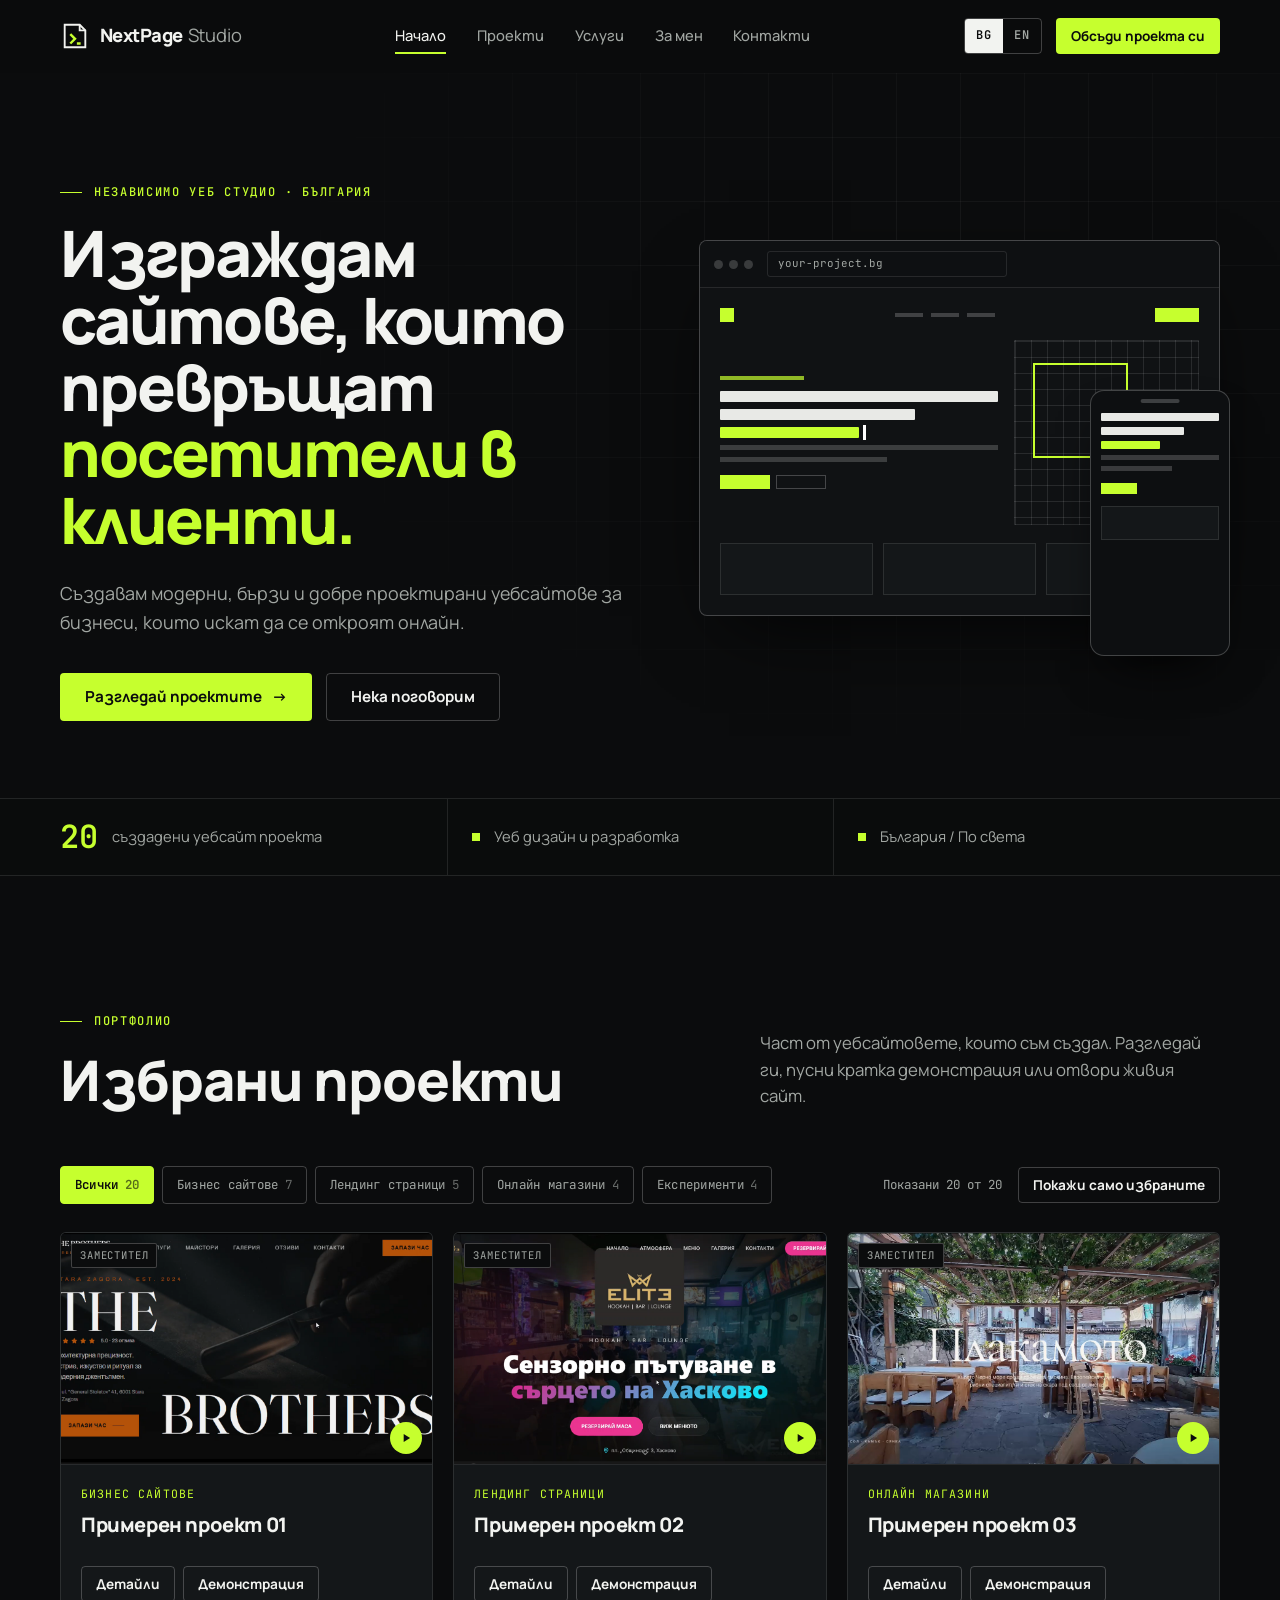
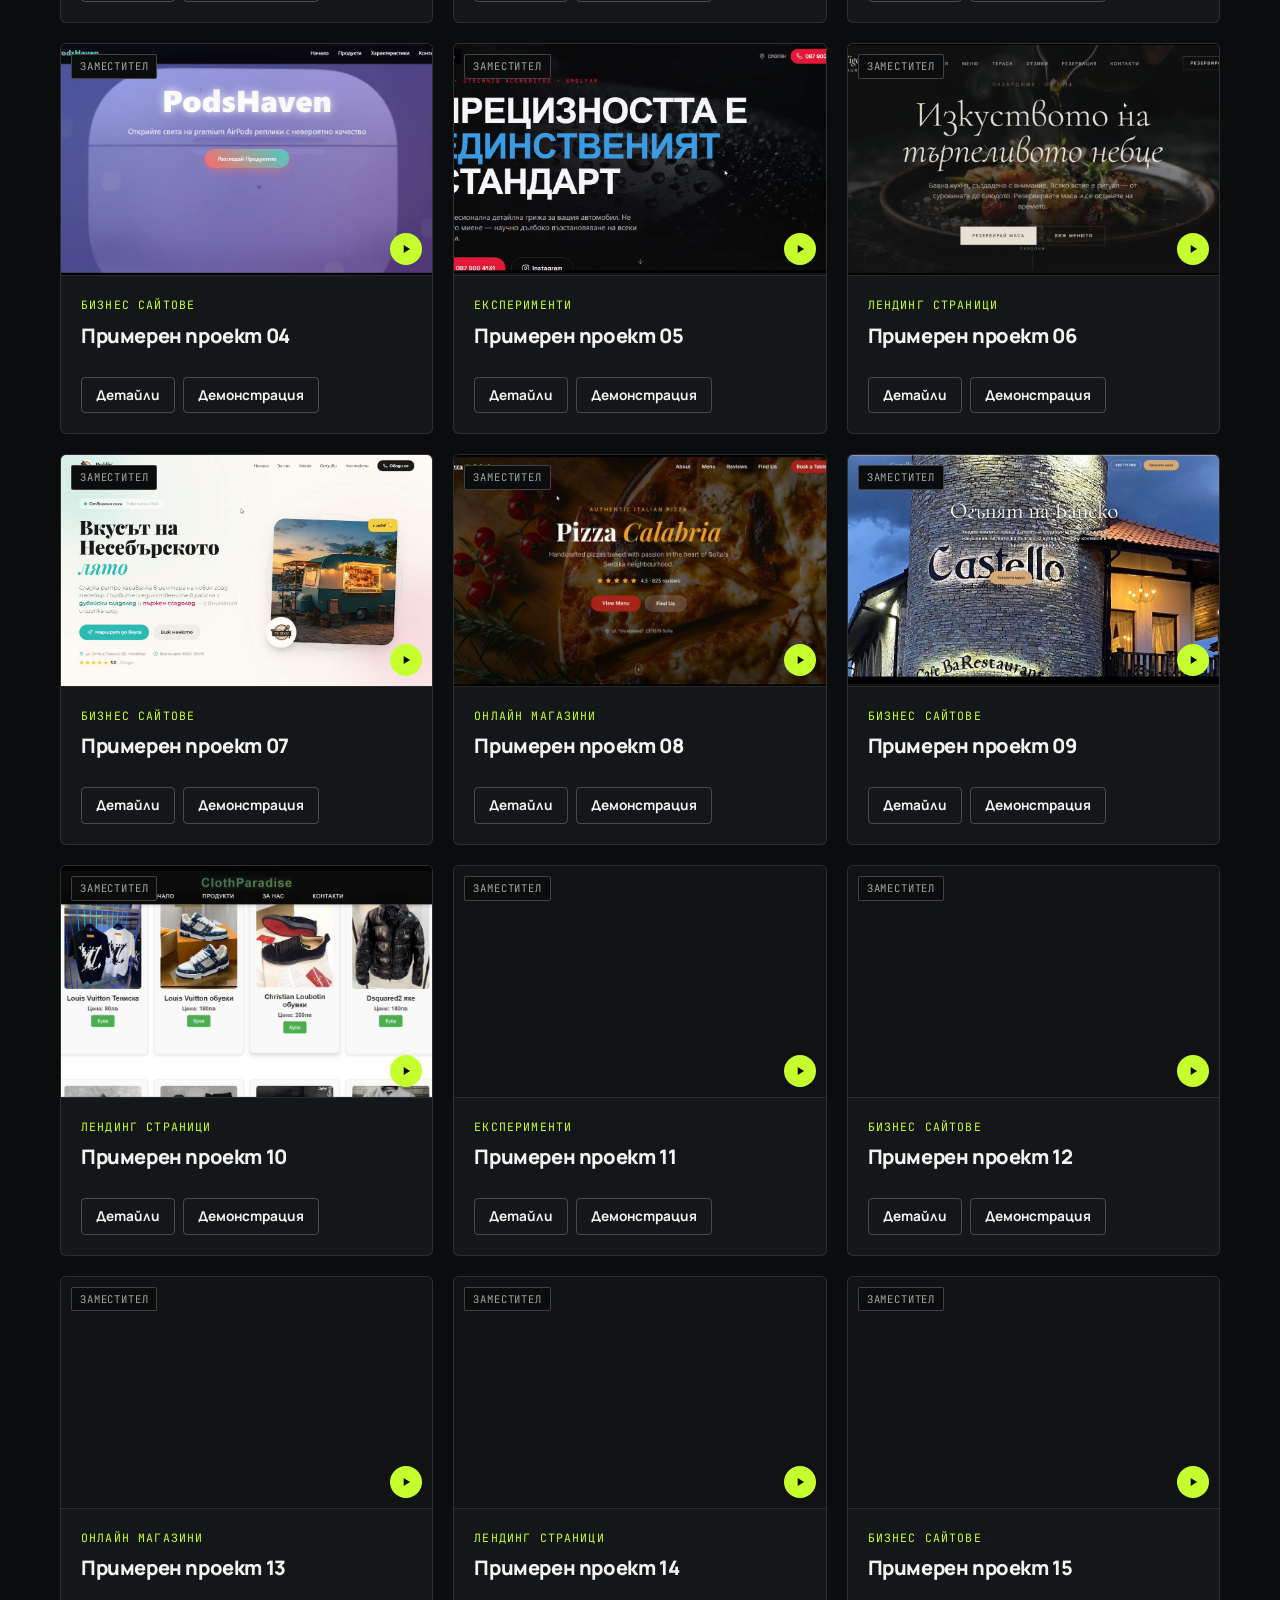
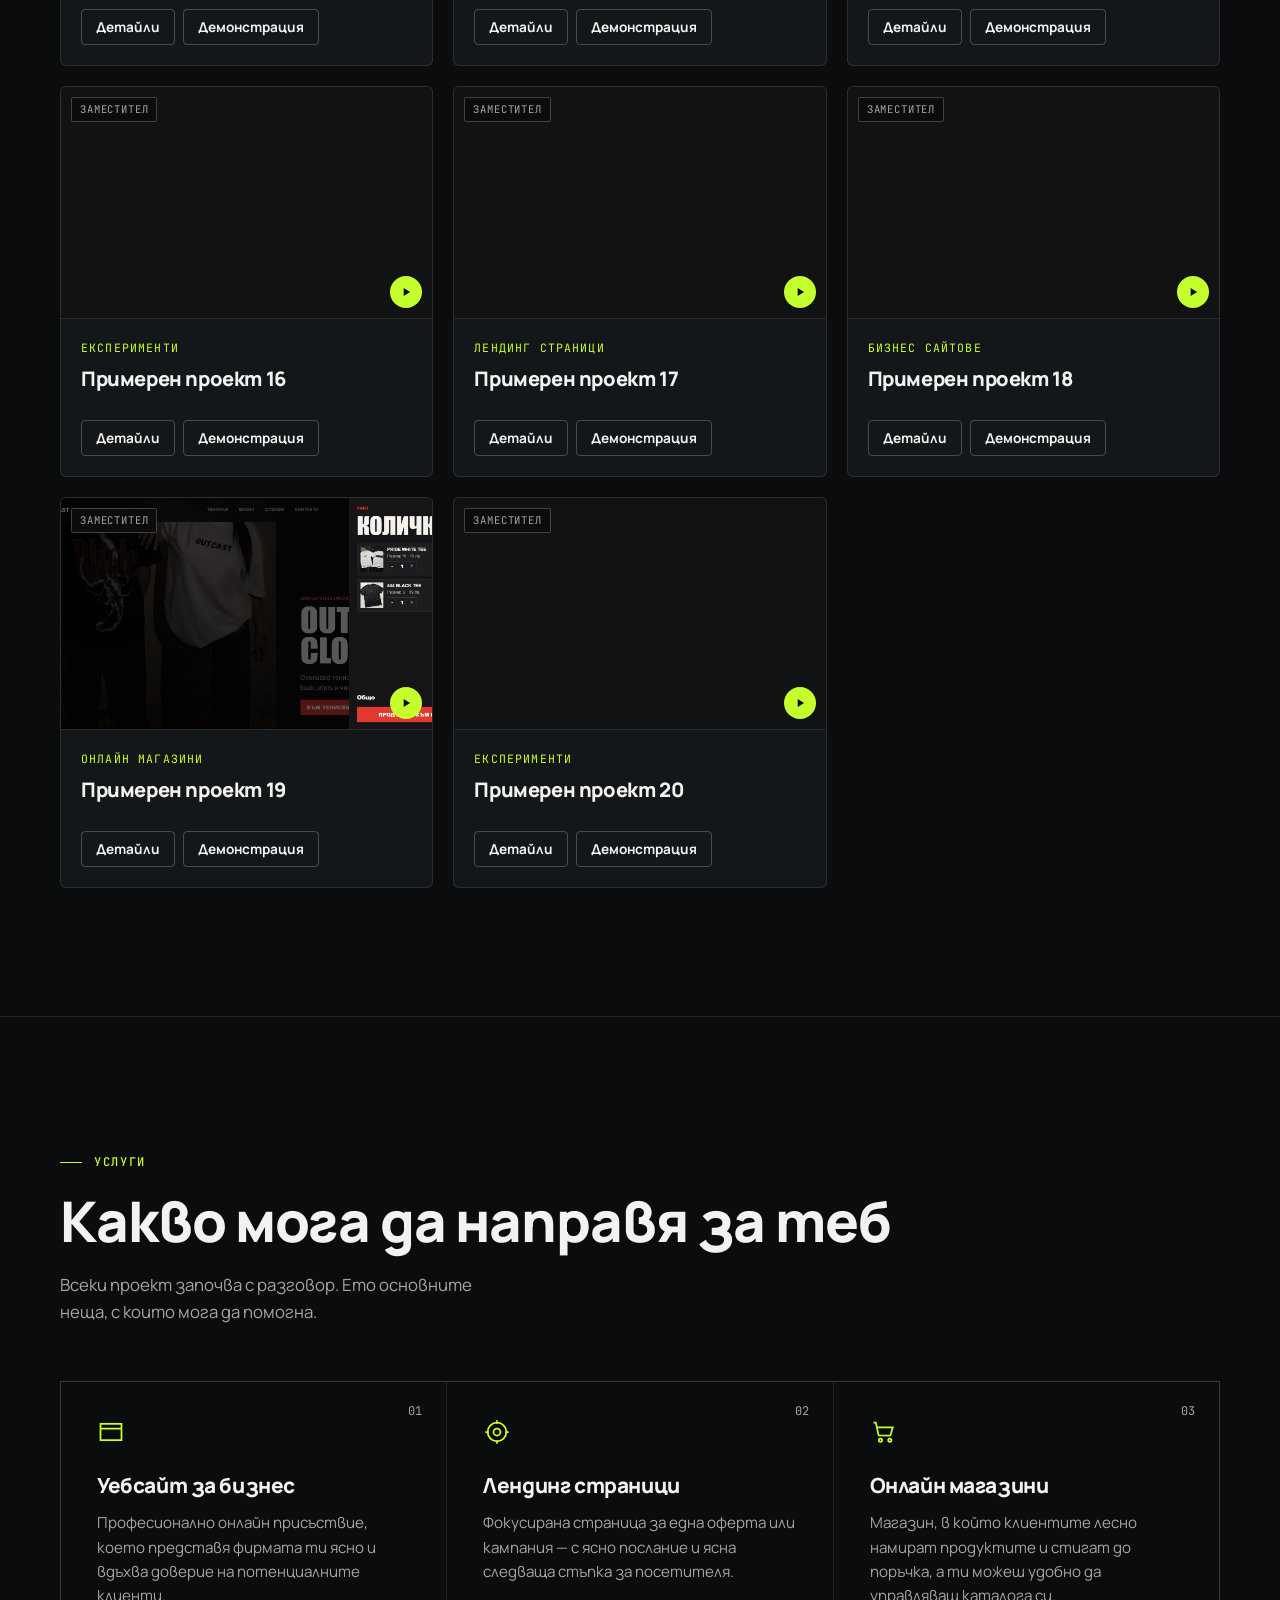
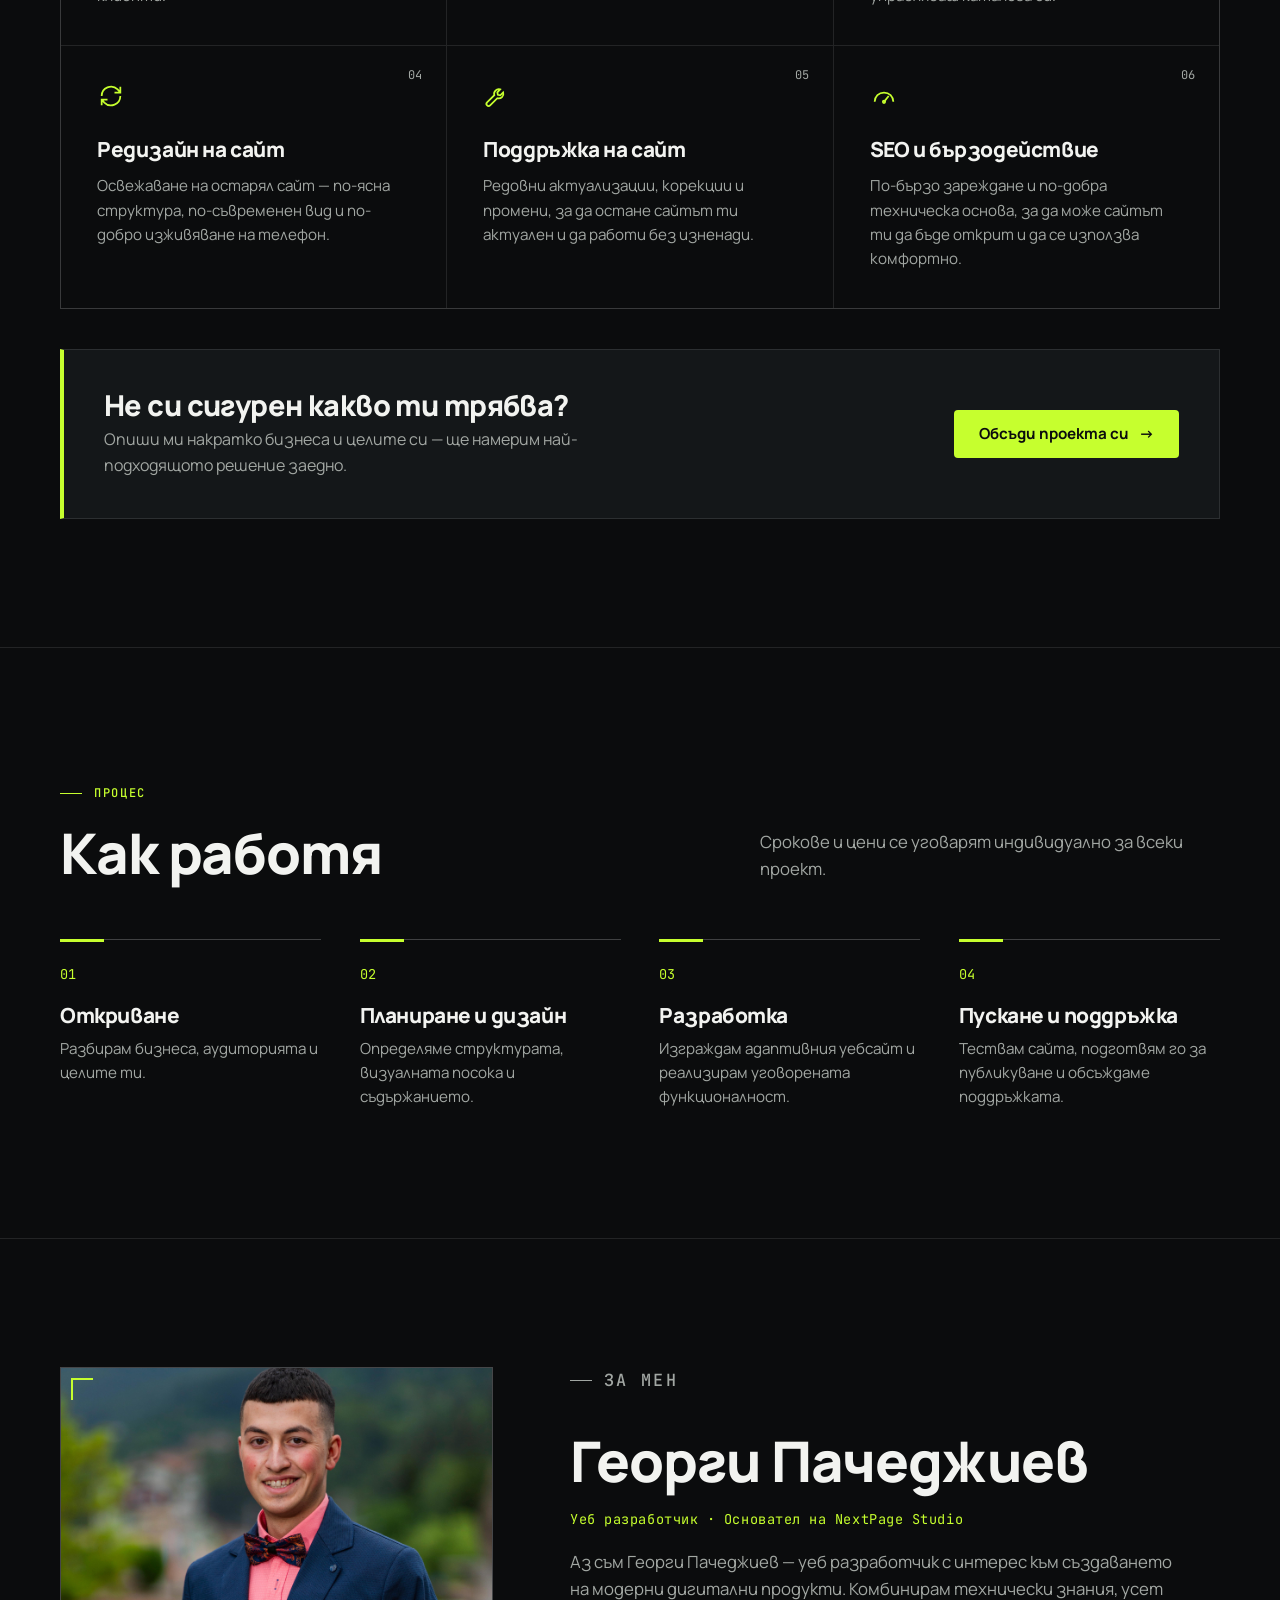
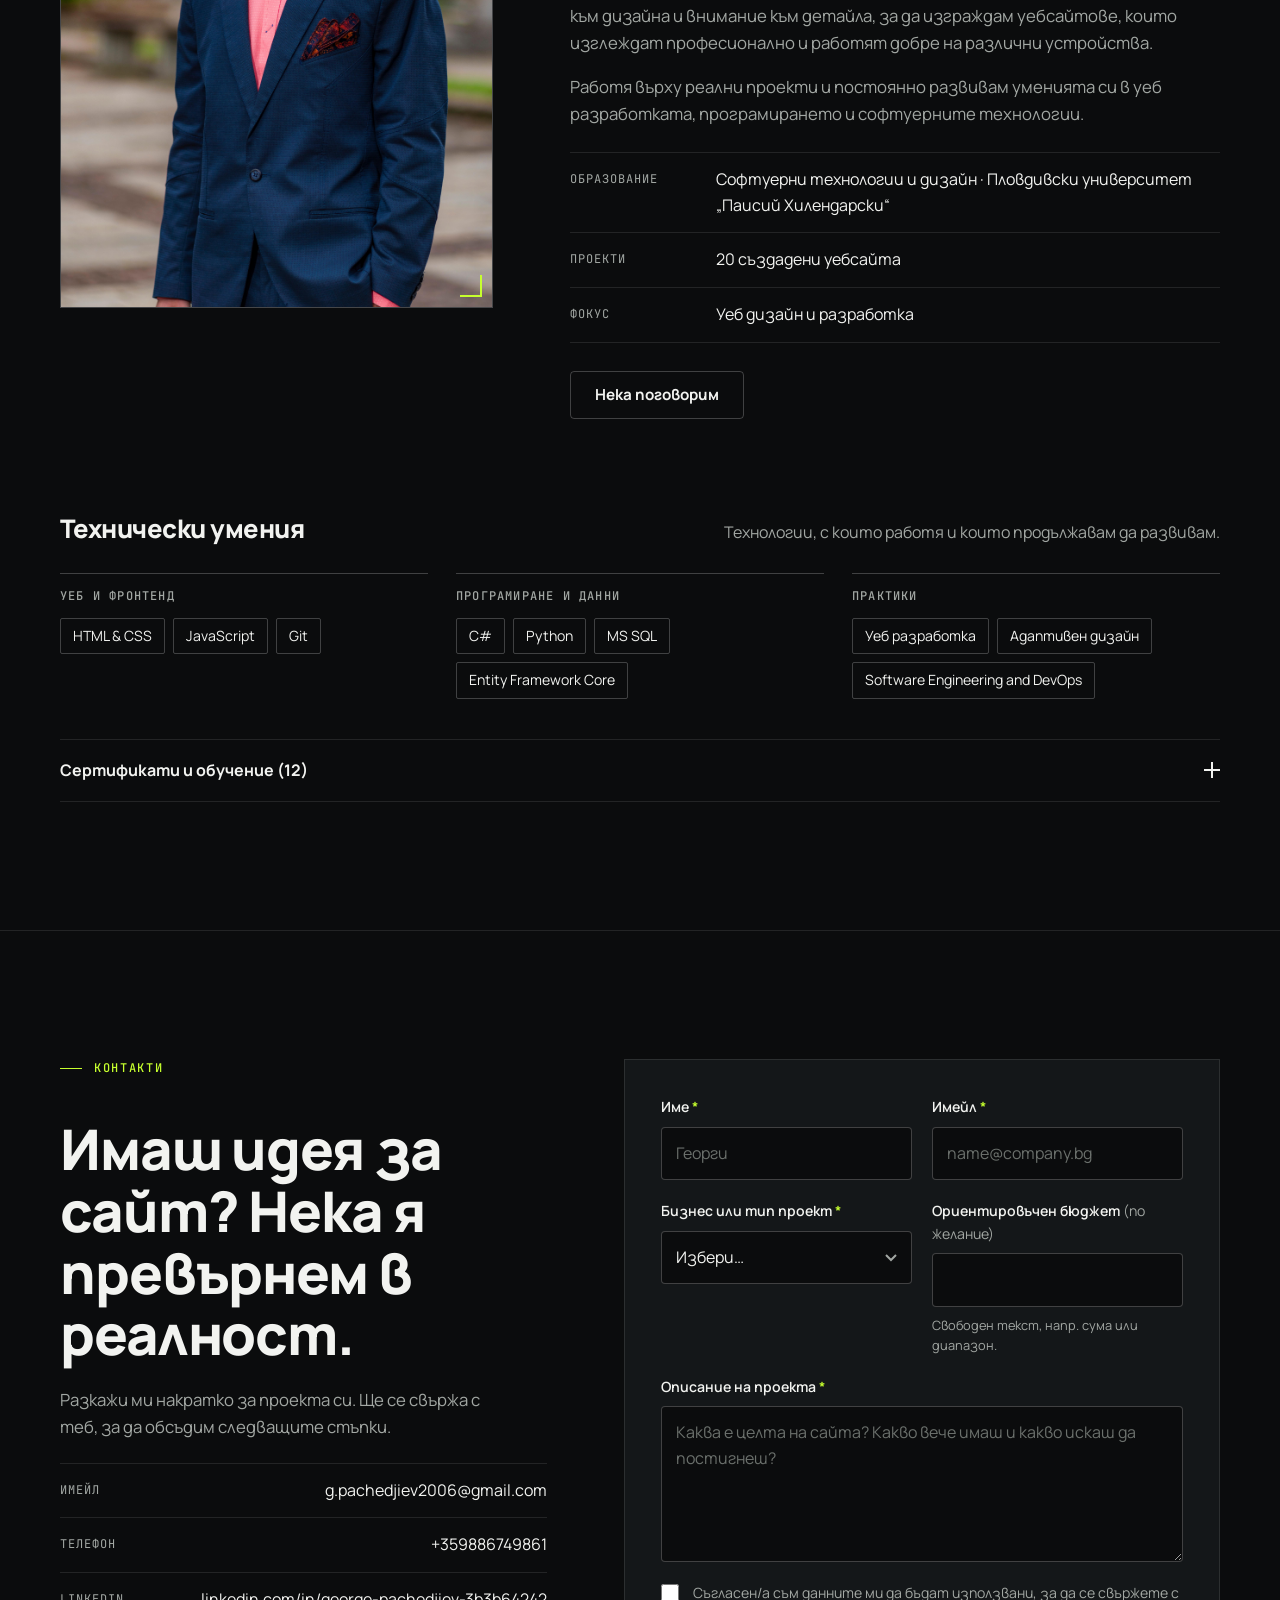
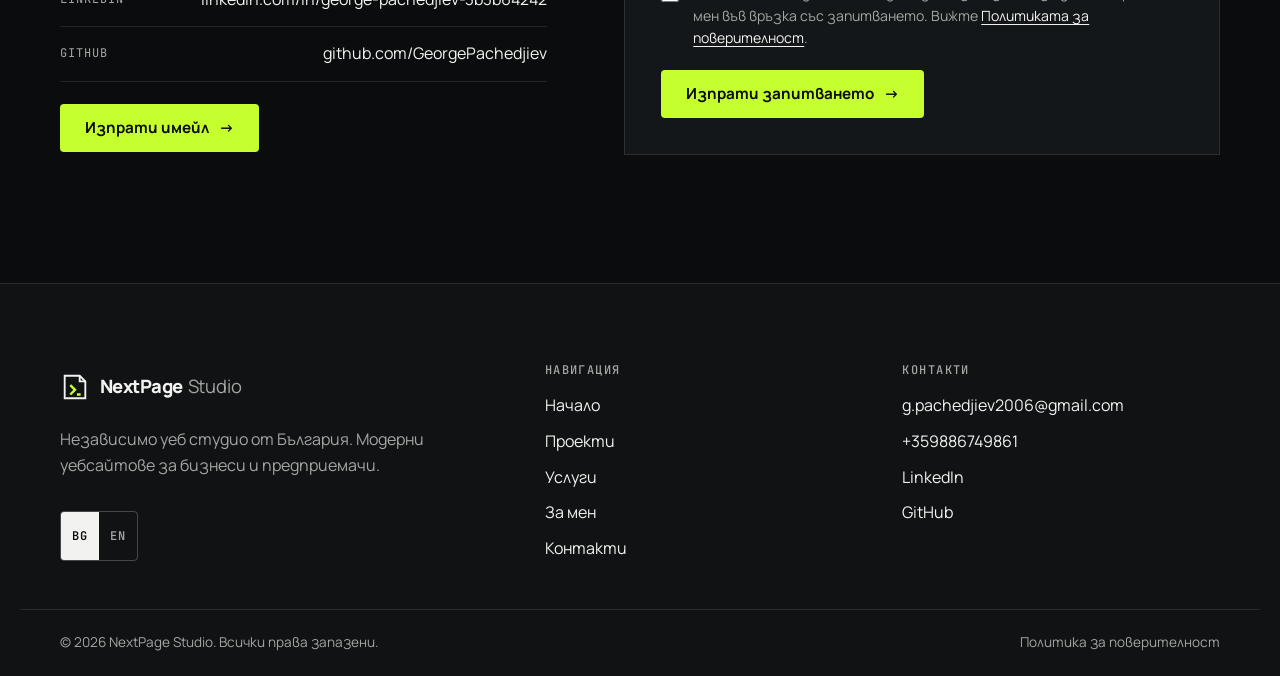
==== commit 3d5511a6: "Update project count from 20 to 40 websites" ====
--- a/index.html
+++ b/index.html
@@ -273,7 +273,7 @@
           <p data-i18n="about.p2">Работя върху реални проекти и постоянно развивам уменията си в уеб разработката, програмирането и софтуерните технологии.</p>
           <dl class="facts">
             <div><dt data-i18n="about.fact.edu.label">Образование</dt><dd data-i18n="about.fact.edu.value">Софтуерни технологии и дизайн · Пловдивски университет „Паисий Хилендарски“</dd></div>
-            <div><dt data-i18n="about.fact.projects.label">Проекти</dt><dd data-i18n="about.fact.projects.value">20 създадени уебсайта</dd></div>
+            <div><dt data-i18n="about.fact.projects.label">Проекти</dt><dd data-i18n="about.fact.projects.value">40+ създадени уебсайта</dd></div>
             <div><dt data-i18n="about.fact.focus.label">Фокус</dt><dd data-i18n="about.fact.focus.value">Уеб дизайн и разработка</dd></div>
           </dl>
           <a class="btn btn--ghost" href="#contact" data-i18n="hero.cta2">Нека поговорим</a>
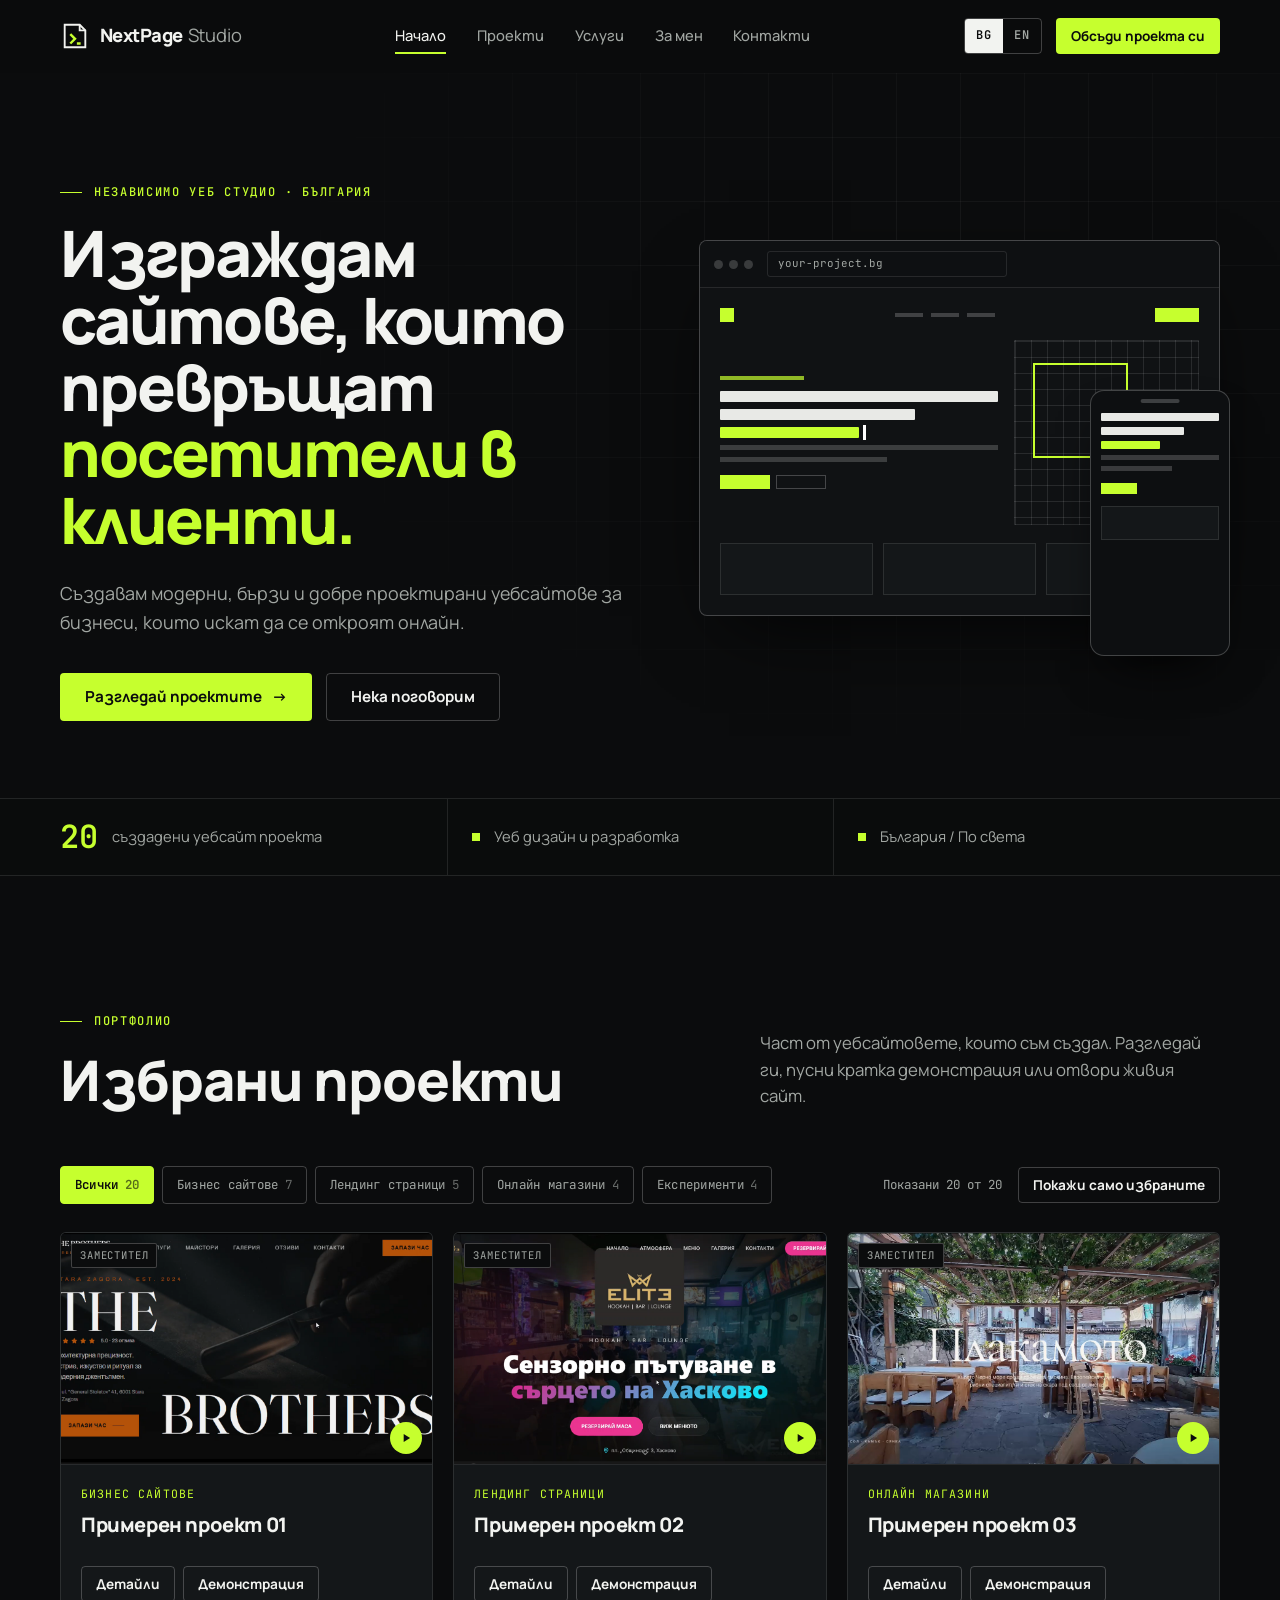
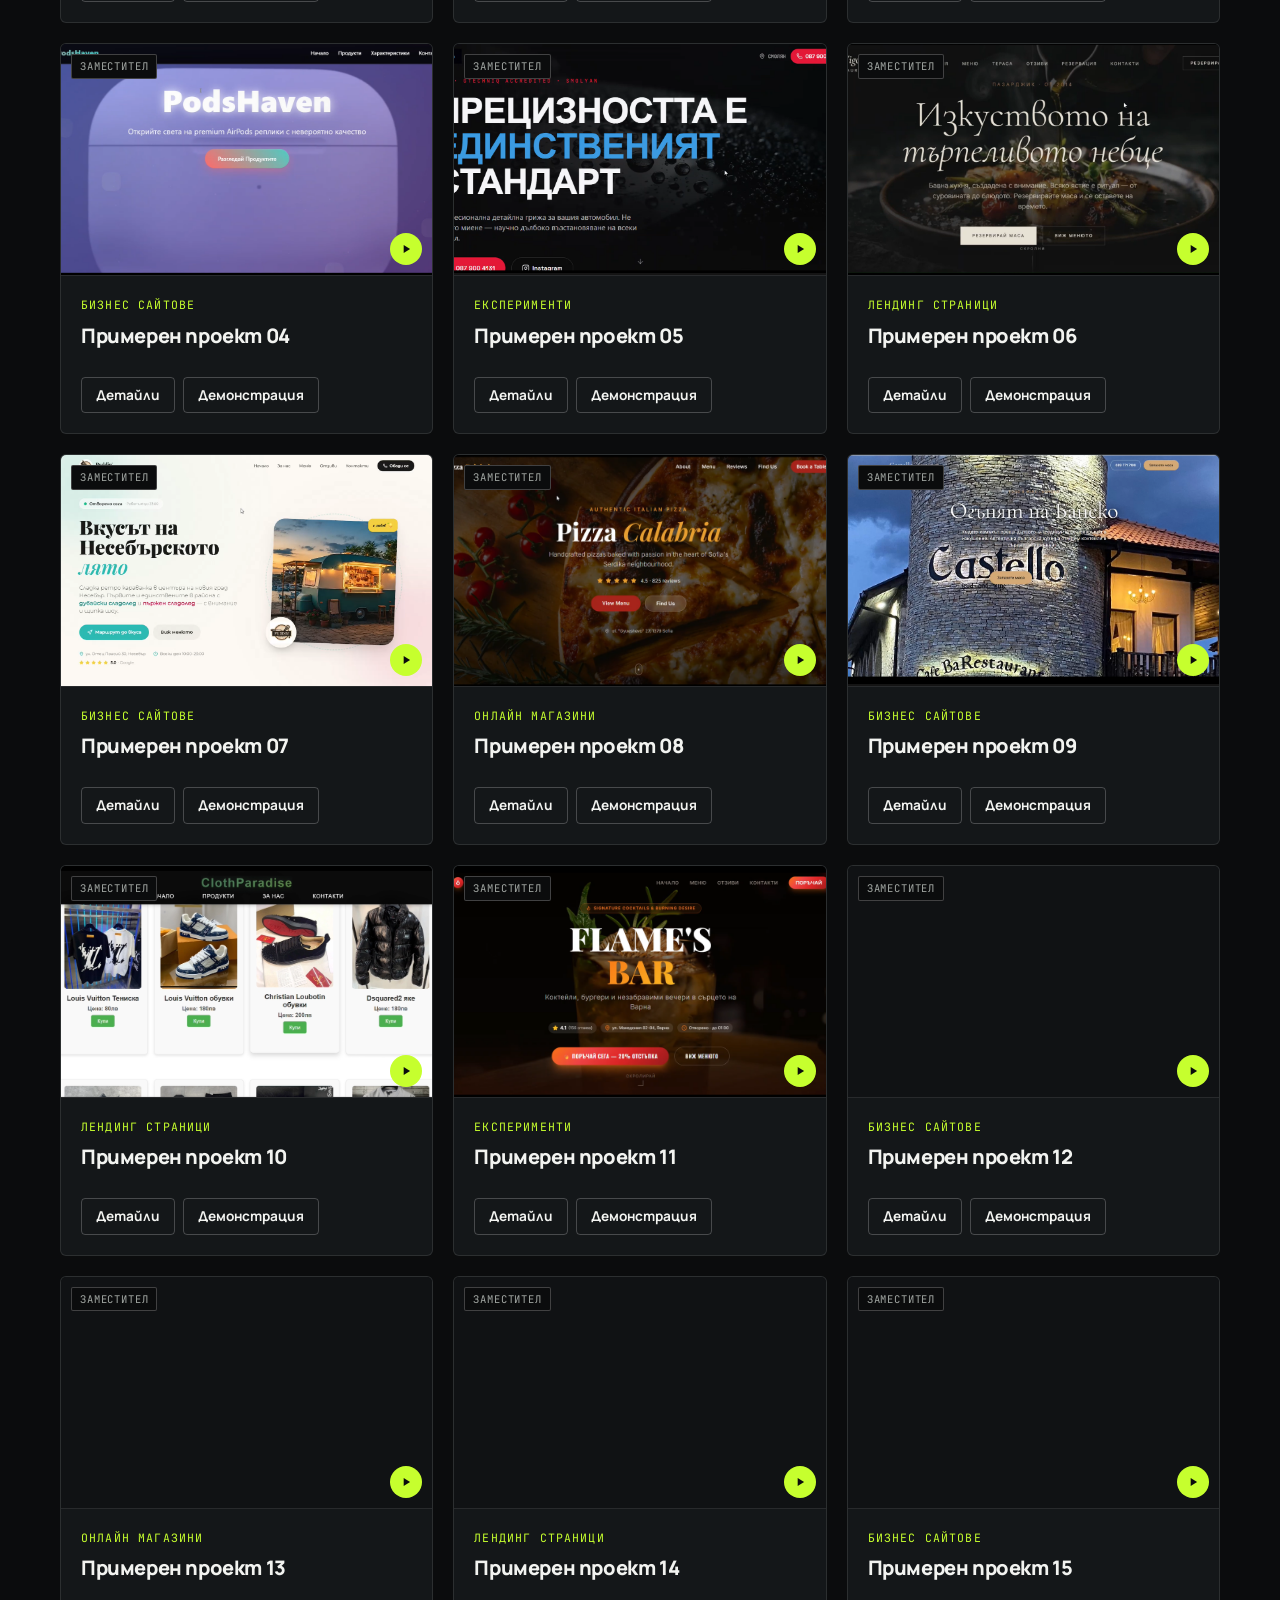
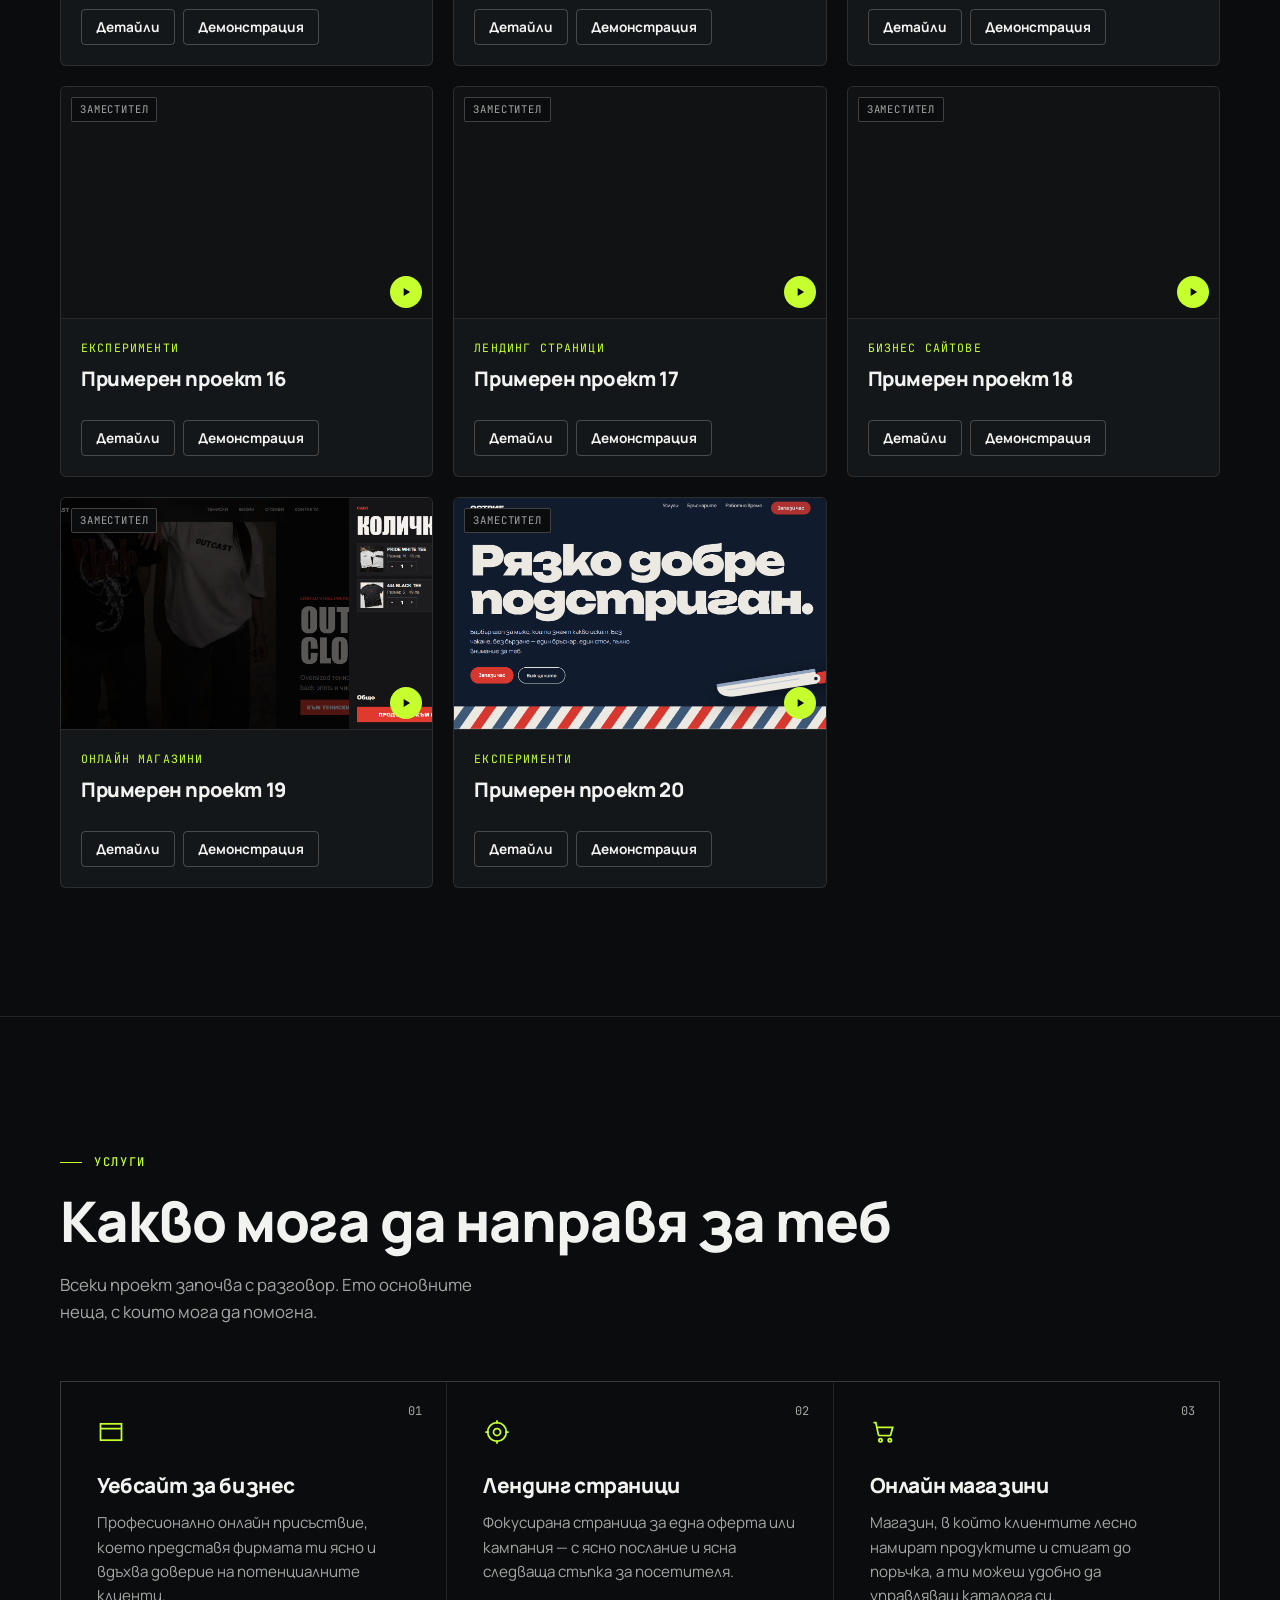
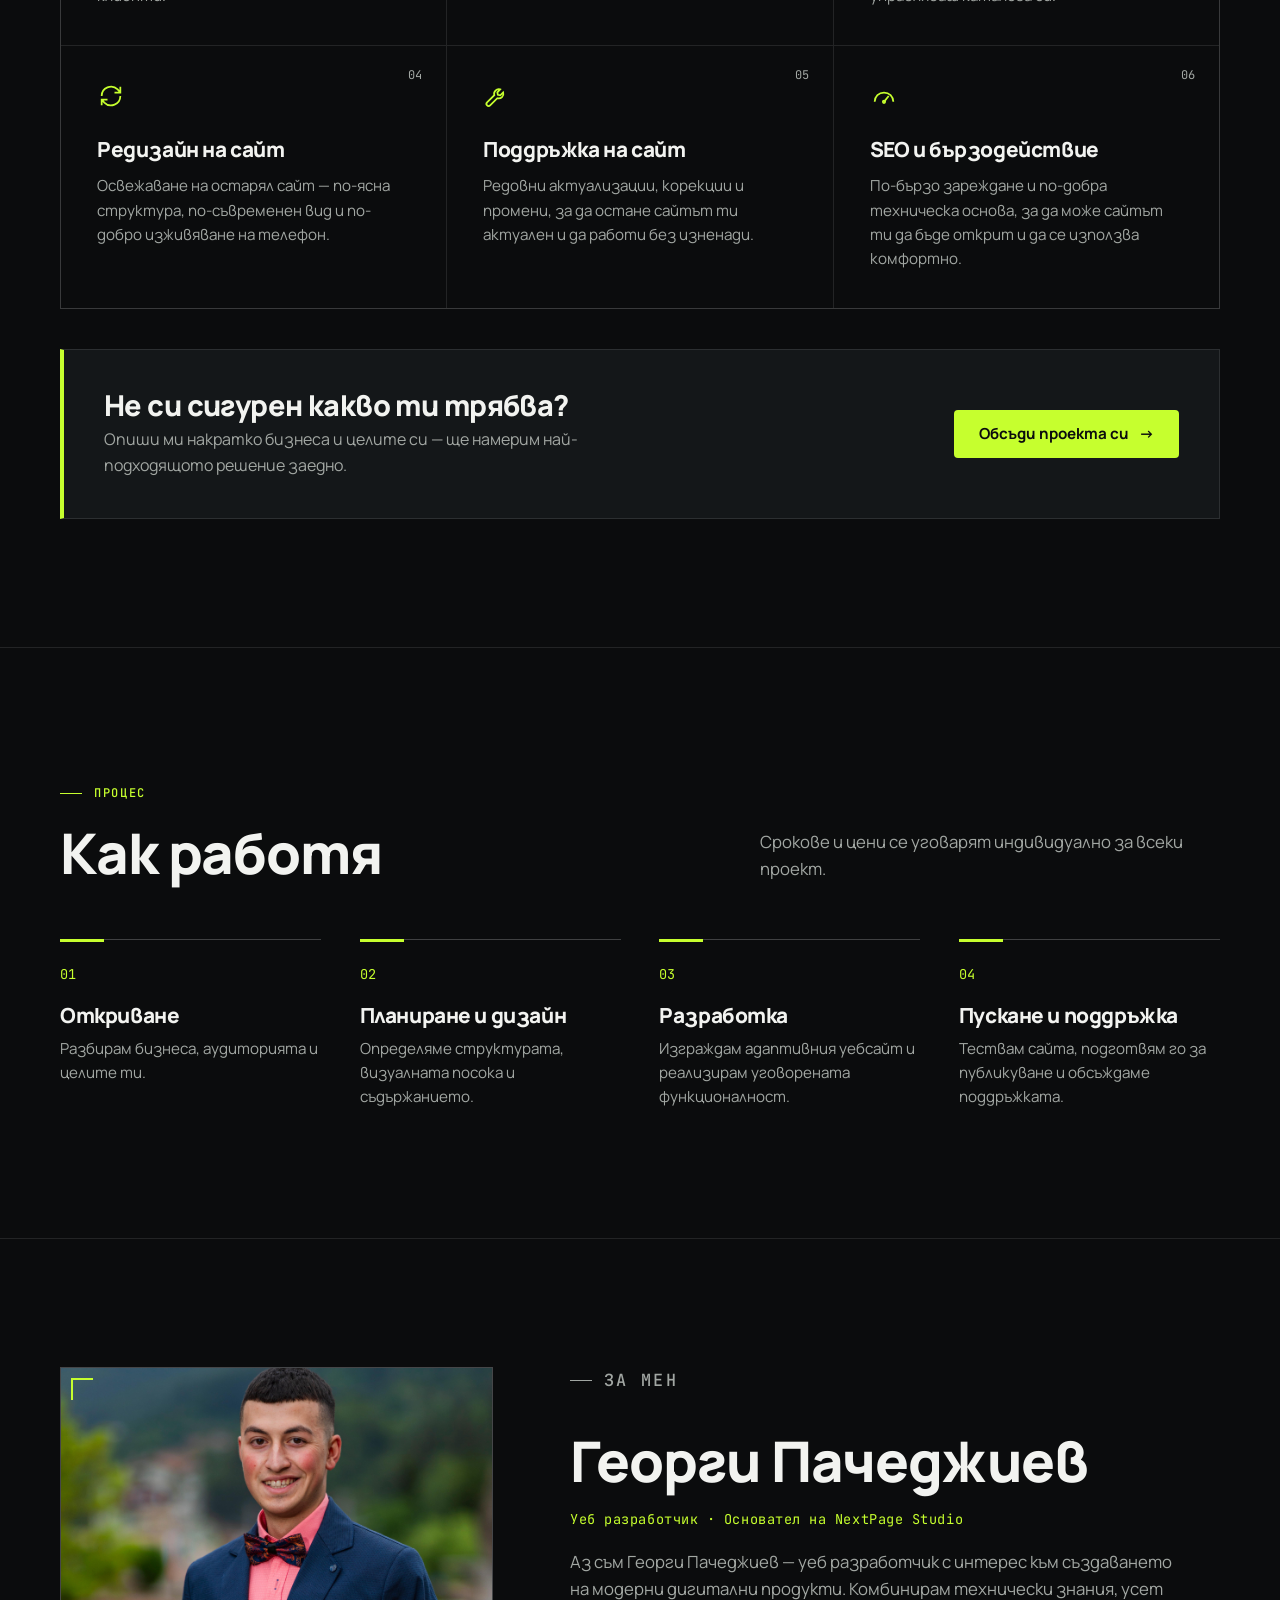
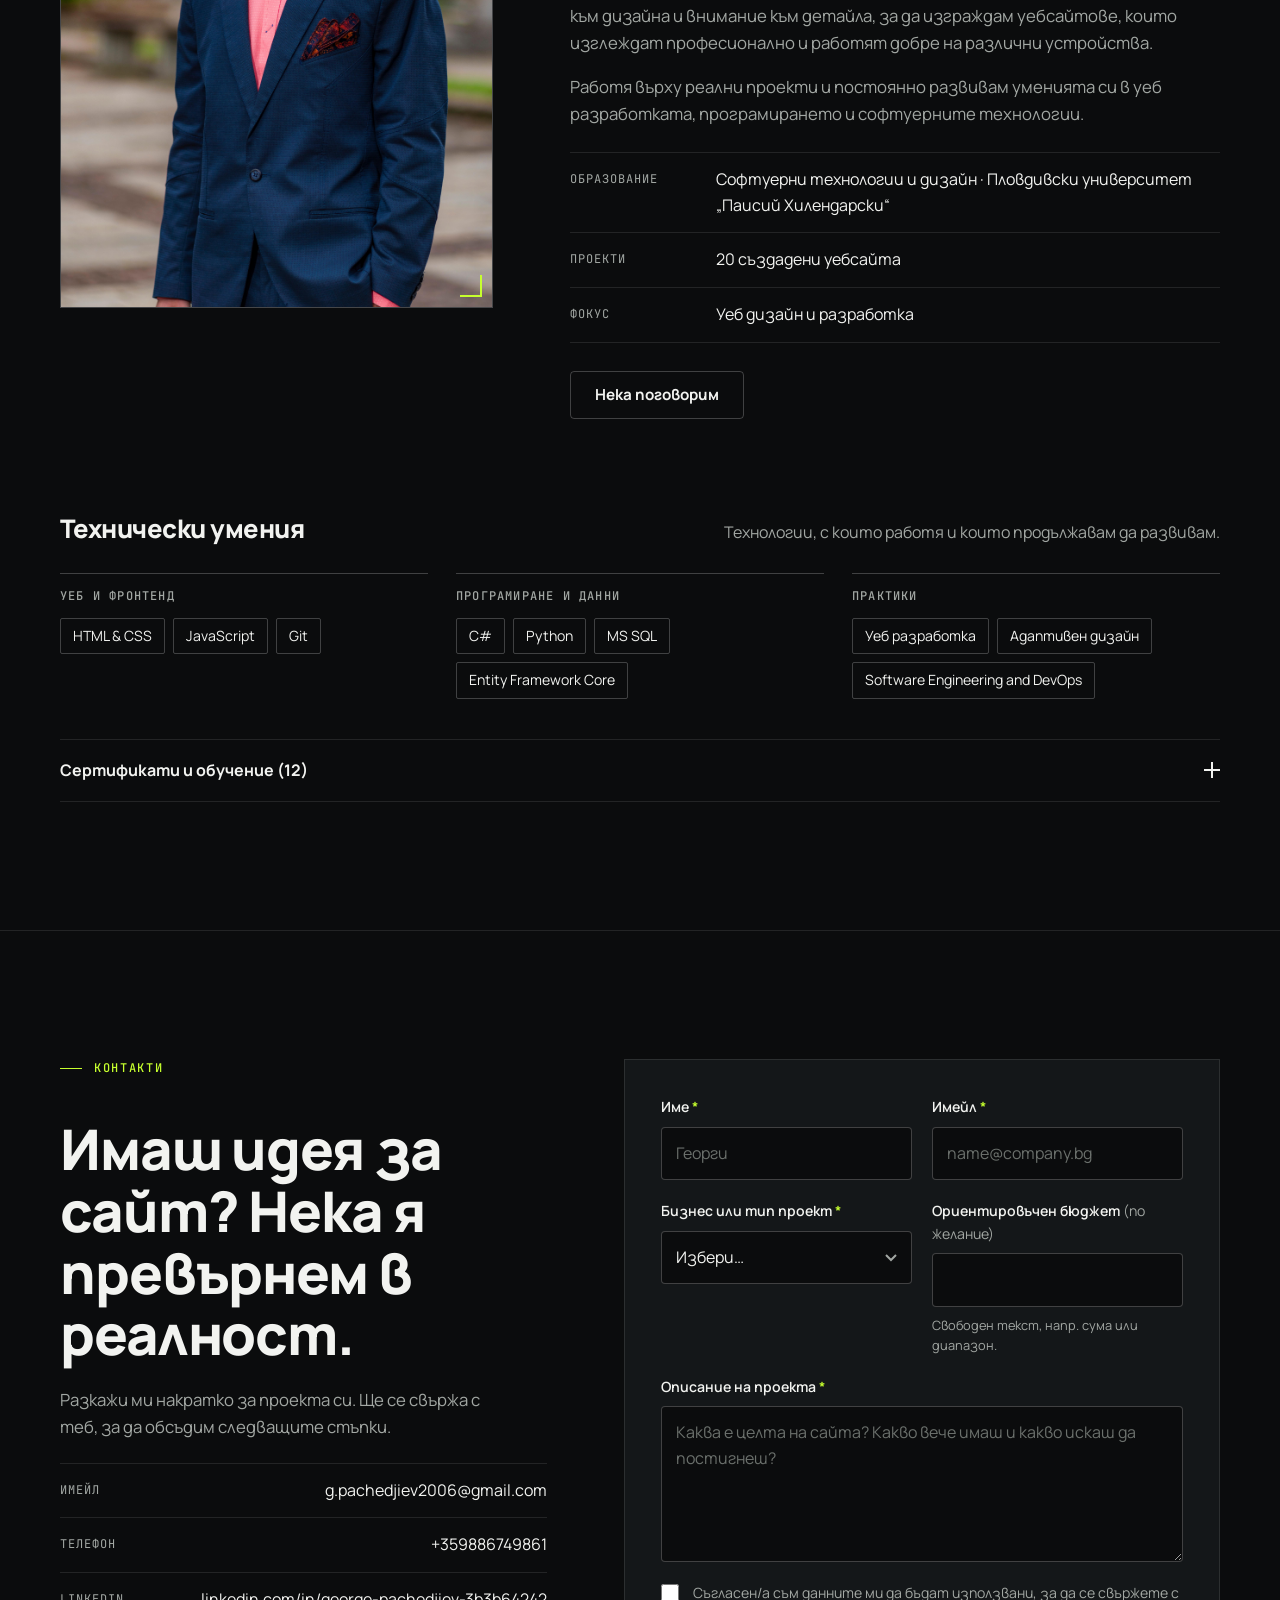
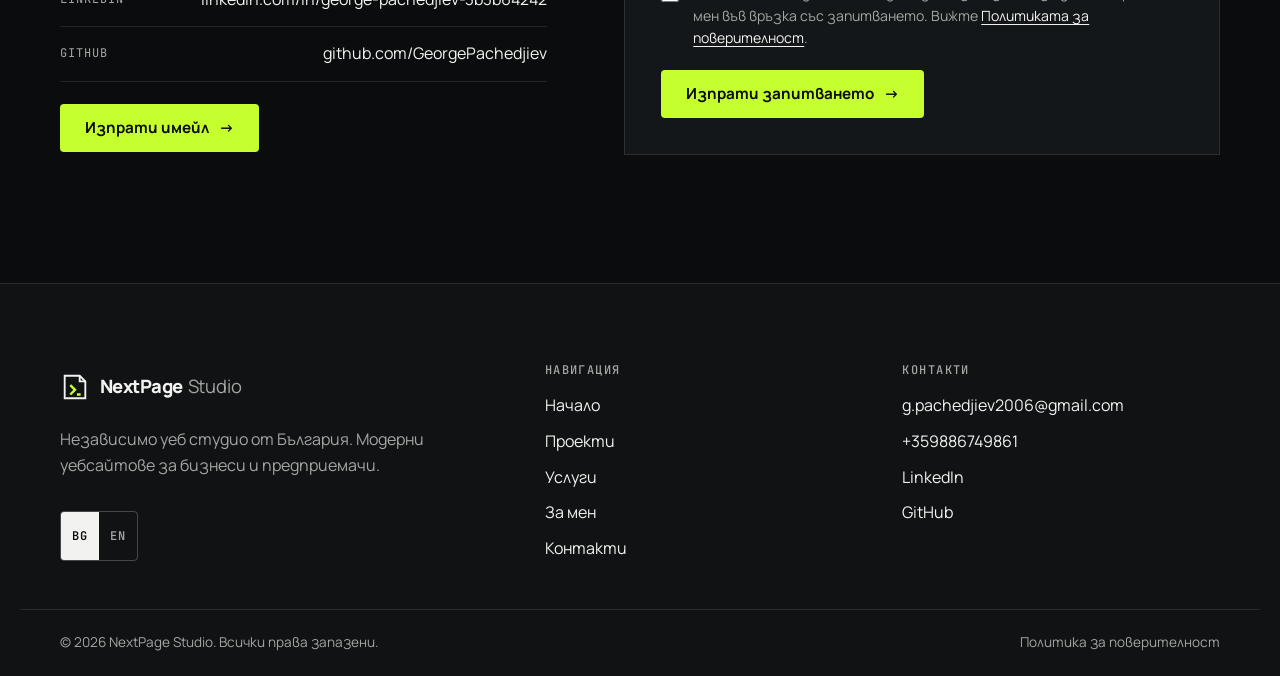
==== commit b8bc6fc1: "Update project count from 20 to 40 in index.html" ====
--- a/index.html
+++ b/index.html
@@ -138,7 +138,7 @@
 
       <div class="stats">
         <ul class="container stats__grid">
-          <li class="stat"><strong data-project-count>20</strong><span data-i18n="stats.projects">създадени уебсайт проекта</span></li>
+          <li class="stat"><strong data-project-count>40+</strong><span data-i18n="stats.projects">създадени уебсайт проекта</span></li>
           <li class="stat"><span class="stat__mark" aria-hidden="true"></span><span data-i18n="stats.craft">Уеб дизайн и разработка</span></li>
           <li class="stat"><span class="stat__mark" aria-hidden="true"></span><span data-i18n="stats.region">България / По света</span></li>
         </ul>
